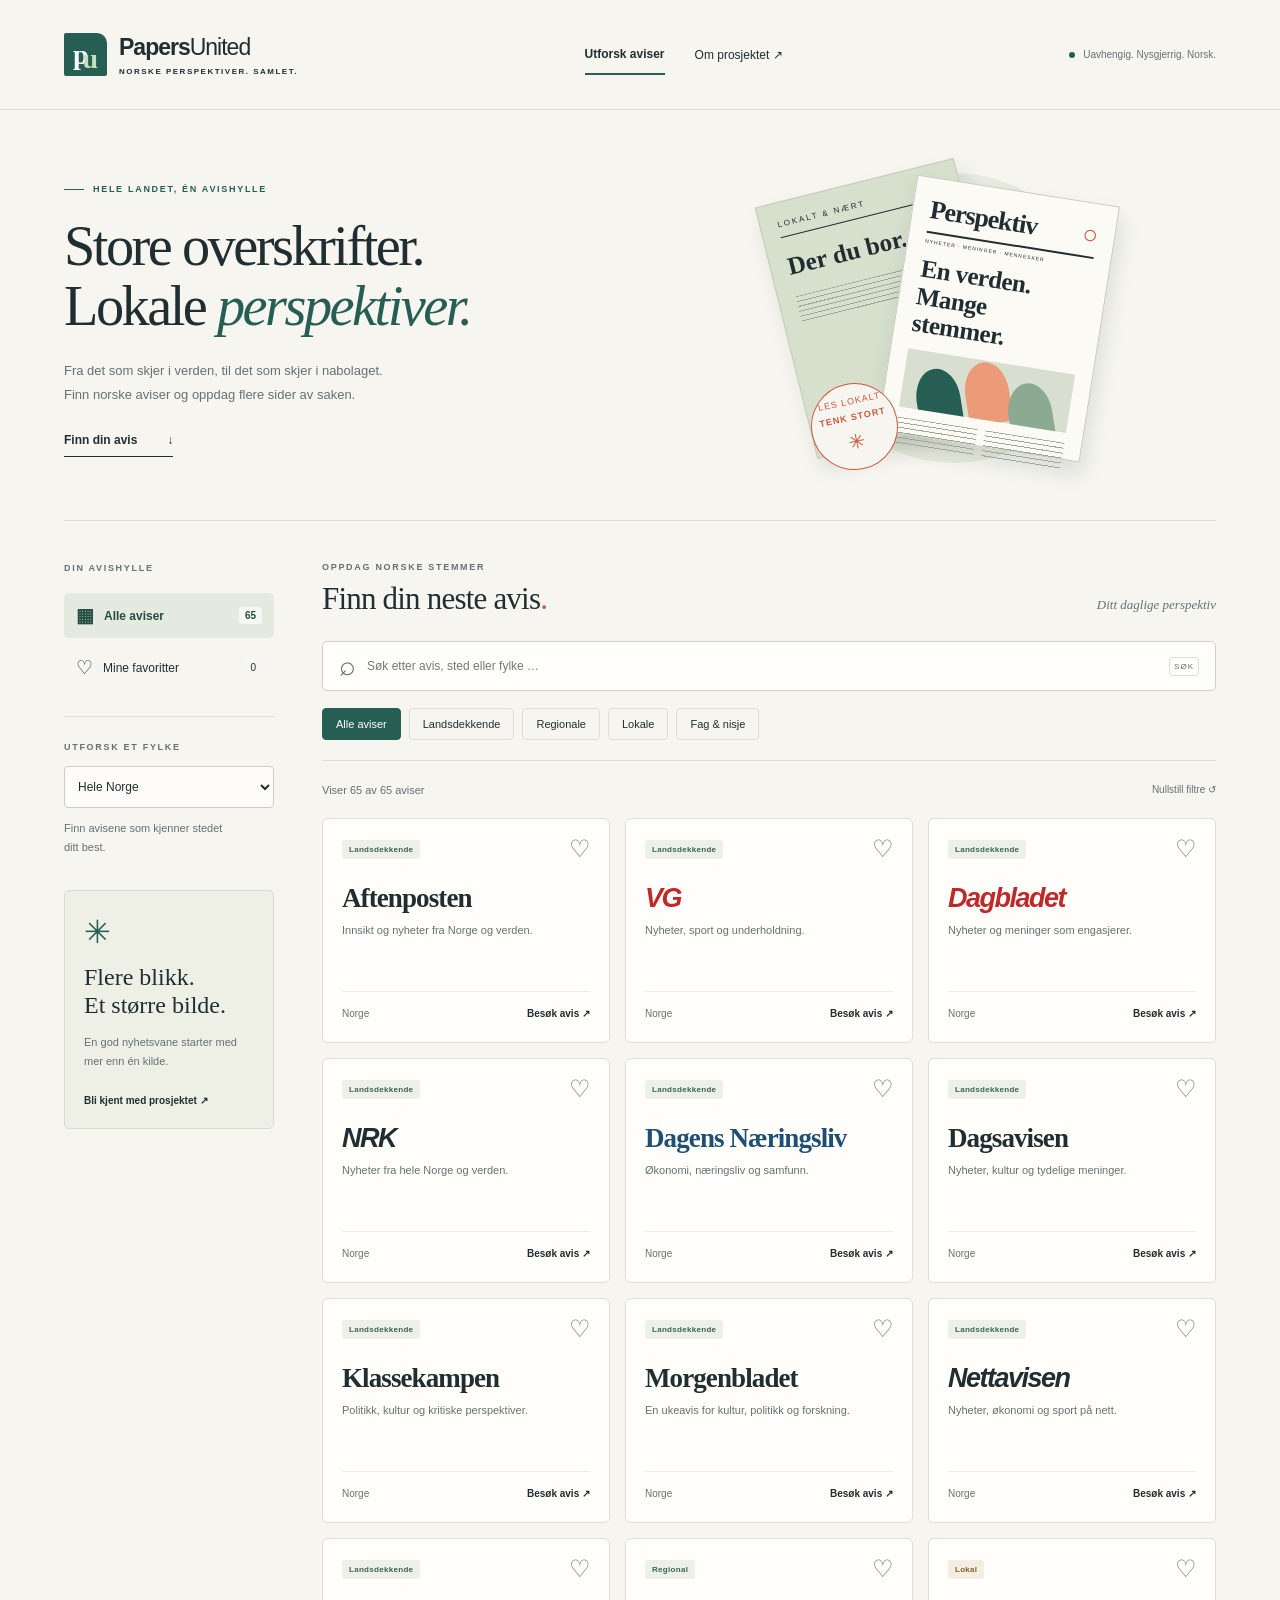
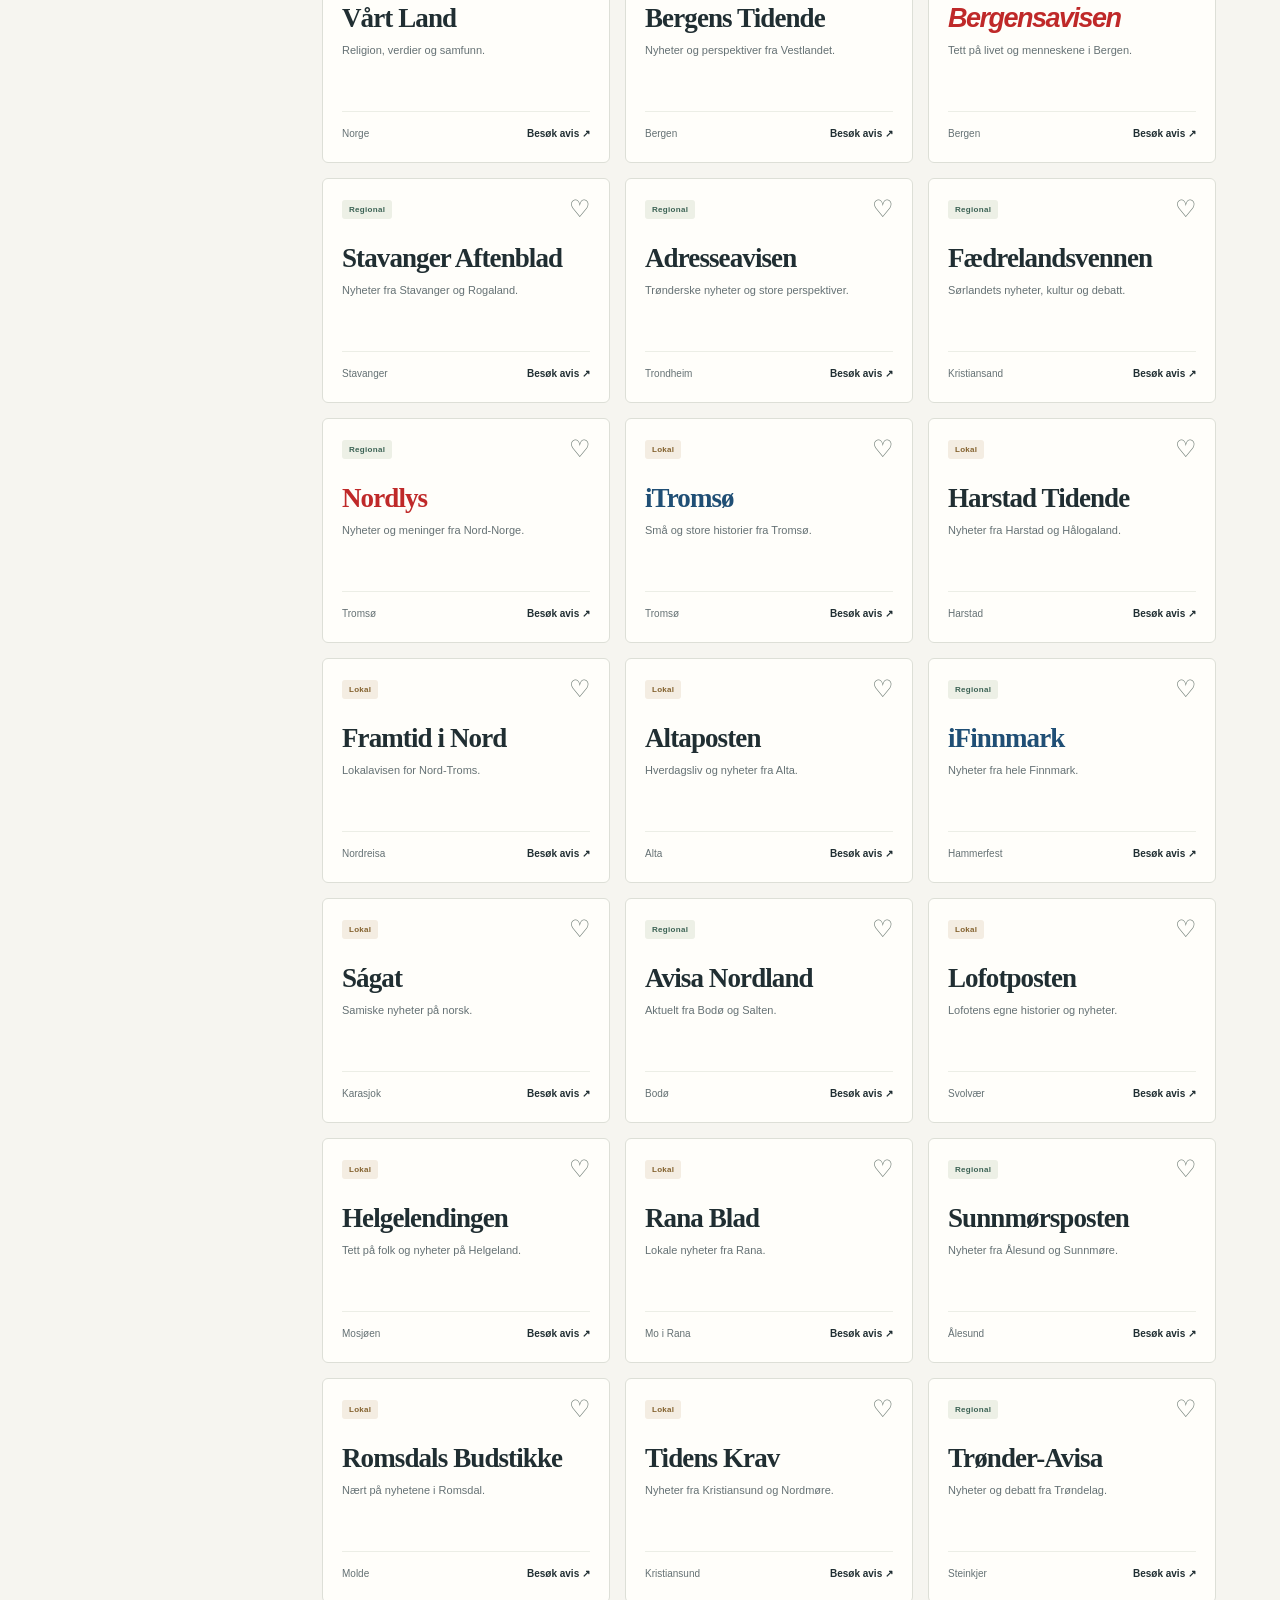
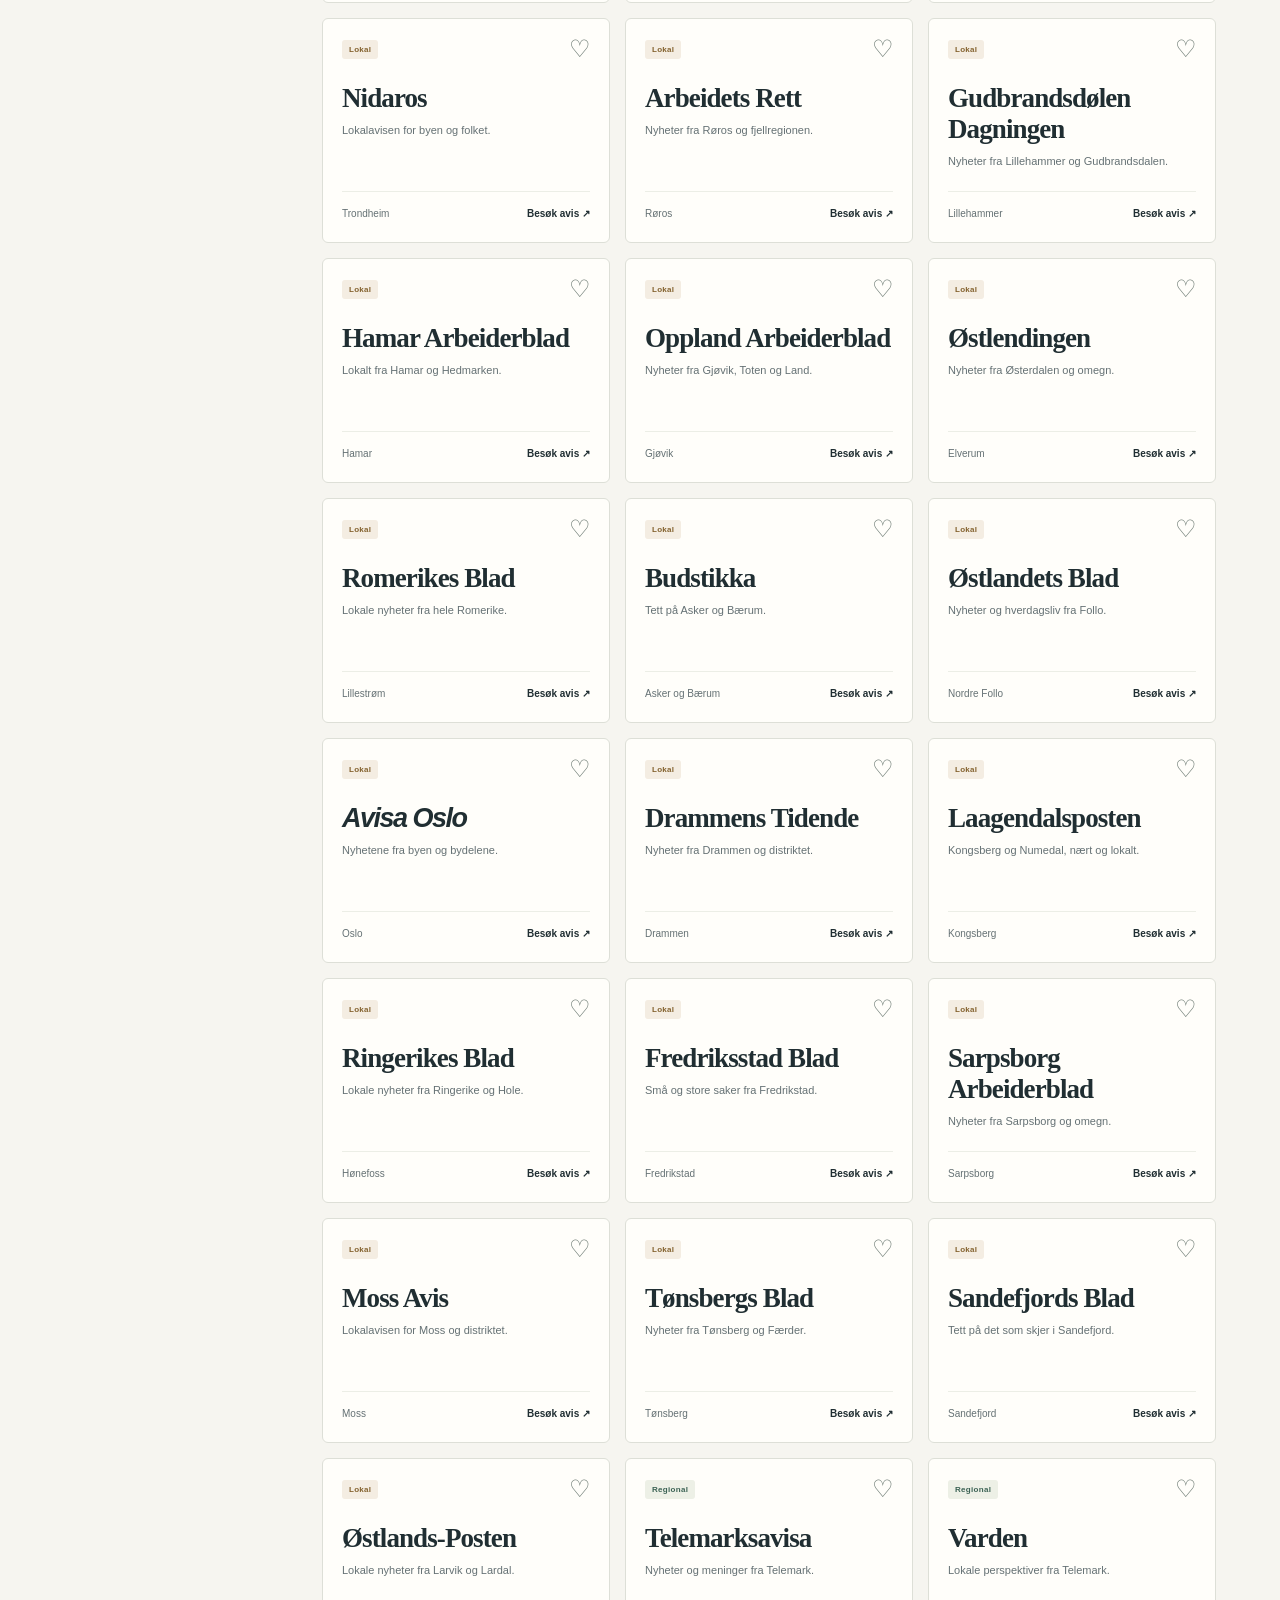
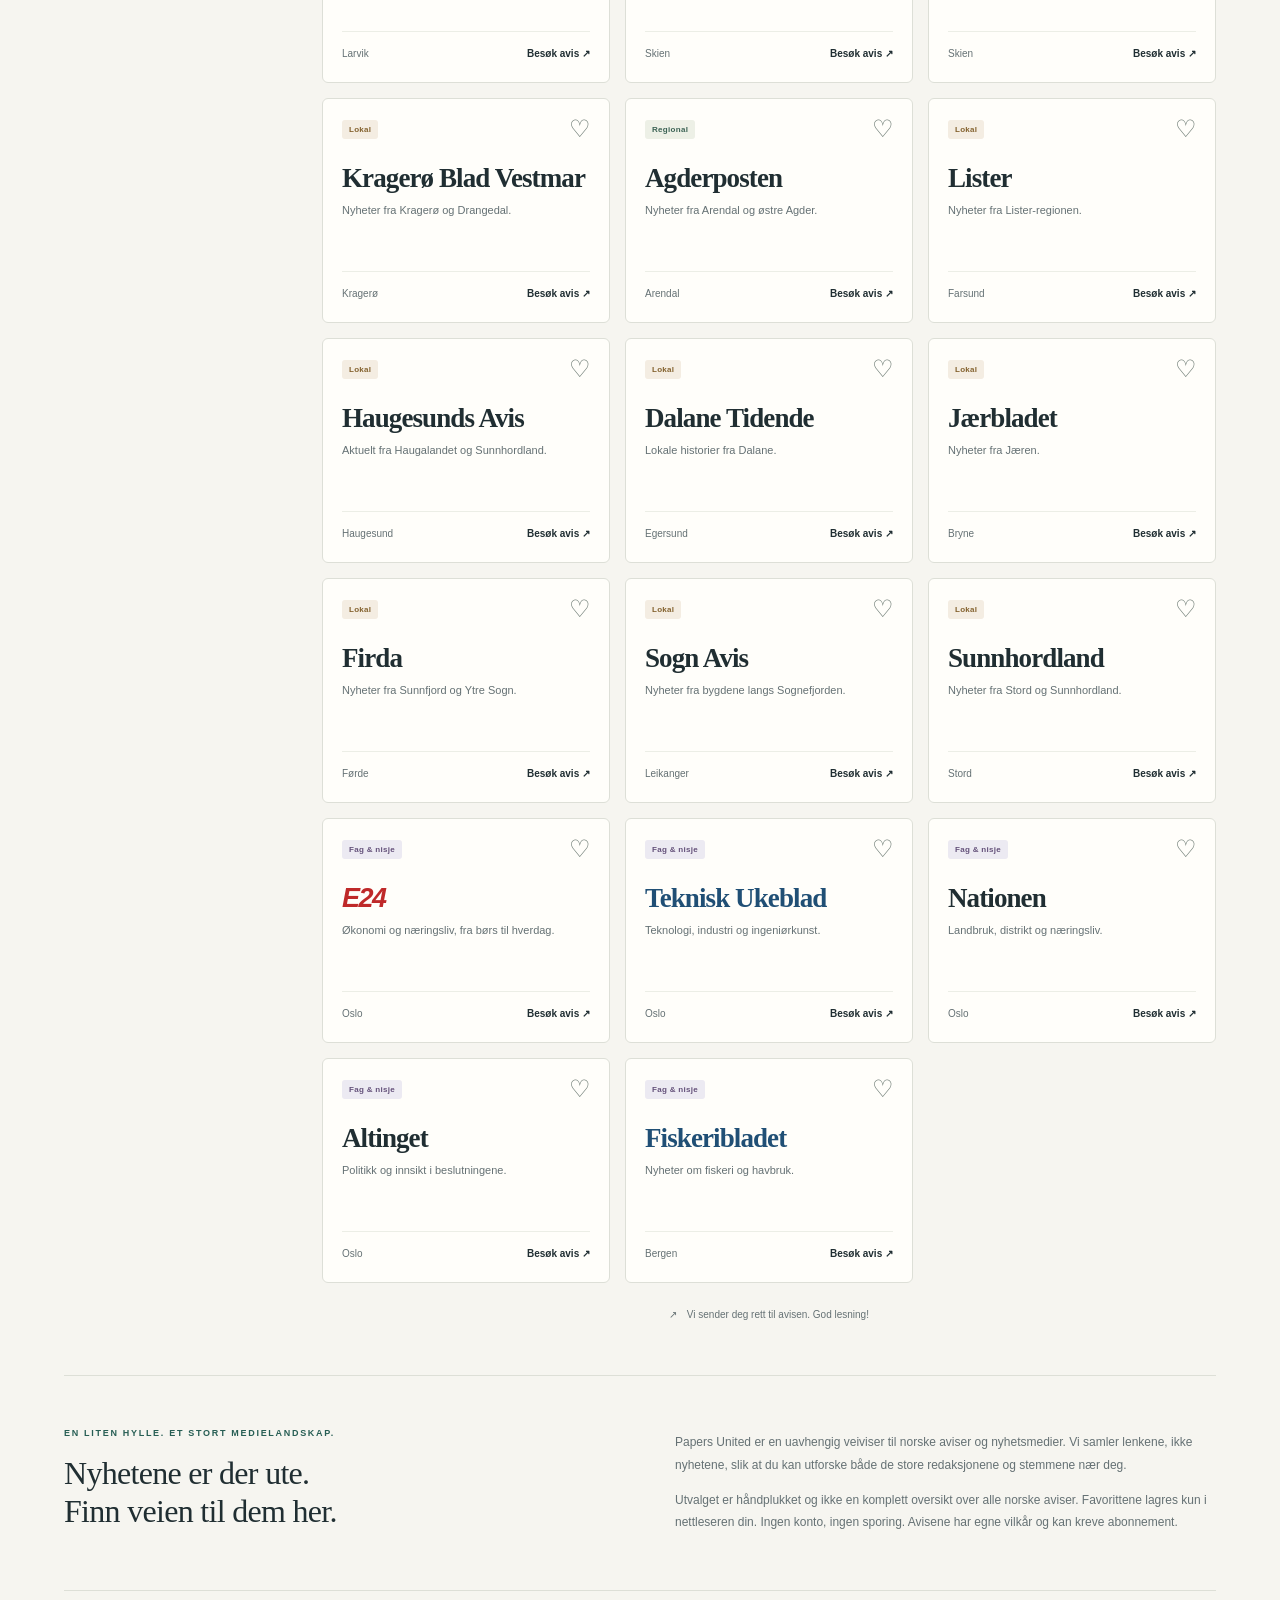
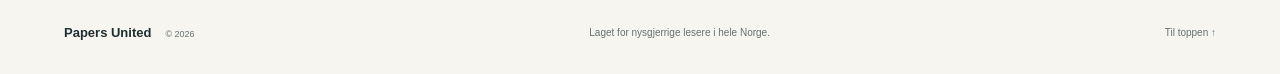
==== index.html @ e722c1dd "Build responsive Norwegian newspaper directory with search and favorites Co-authored-by: martin-spok" ====
<!doctype html>
<html lang="nb">
  <head>
    <meta charset="utf-8">
    <meta name="viewport" content="width=device-width, initial-scale=1">
    <meta name="description" content="Finn din neste leseopplevelse. Utforsk norske aviser fra hele landet, og samle favorittene dine på ett sted.">
    <meta name="referrer" content="no-referrer">
    <meta http-equiv="Content-Security-Policy" content="default-src 'none'; script-src 'self'; style-src 'self'; connect-src 'none'; img-src 'self'; base-uri 'none'; form-action 'none'; object-src 'none'">
    <meta name="theme-color" content="#f6f5f0">
    <link rel="stylesheet" href="style.css">
    <script src="app.js" defer></script>
    <title>Papers United — Hele Norges avishylle</title>
  </head>
  <body>
    <a class="skip-link" href="#main">Hopp til innhold</a>
    <header class="site-header">
      <a class="brand" href="./" aria-label="Papers United, hjem">
        <span class="brand-mark" aria-hidden="true">p<span>u</span></span>
        <span>Papers<span class="brand-light">United</span><small>NORSKE PERSPEKTIVER. SAMLET.</small></span>
      </a>
      <nav aria-label="Hovedmeny">
        <a class="nav-active" href="#aviser">Utforsk aviser</a>
        <a href="#om">Om prosjektet <span aria-hidden="true">↗</span></a>
      </nav>
      <span class="header-note"><span class="status-dot"></span> Uavhengig. Nysgjerrig. Norsk.</span>
    </header>

    <main id="main">
      <section class="hero" aria-labelledby="hero-heading">
        <div class="hero-copy">
          <p class="eyebrow"><span></span> HELE LANDET, ÉN AVISHYLLE</p>
          <h1 id="hero-heading">Store overskrifter.<br>Lokale <em>perspektiver.</em></h1>
          <p class="hero-description">Fra det som skjer i verden, til det som skjer i nabolaget.<br class="desktop-break"> Finn norske aviser og oppdag flere sider av saken.</p>
          <a class="hero-link" href="#aviser">Finn din avis <span aria-hidden="true">↓</span></a>
        </div>
        <div class="hero-art" aria-hidden="true">
          <div class="art-orbit"></div>
          <div class="paper paper-back"><span>LOKALT & NÆRT</span><strong>Der du bor.</strong><div class="paper-lines"></div></div>
          <div class="paper paper-front">
            <div class="paper-masthead">Perspektiv<span>○</span></div>
            <div class="paper-edition">NYHETER · MENINGER · MENNESKER</div>
            <strong>En verden.<br>Mange stemmer.</strong>
            <div class="paper-graphic"><span></span><span></span><span></span></div>
            <div class="paper-columns"><div class="paper-lines"></div><div class="paper-lines"></div></div>
          </div>
          <span class="art-stamp">LES LOKALT<br><b>TENK STORT</b><span>✳</span></span>
        </div>
      </section>

      <div class="directory" id="aviser">
        <aside class="sidebar" aria-label="Filtrer aviser">
          <p class="eyebrow sidebar-heading">DIN AVISHYLLE</p>
          <div class="collection-buttons">
            <button class="collection-button active" id="all-papers" type="button" aria-pressed="true"><span aria-hidden="true">▦</span> Alle aviser <span class="count" id="total-count">0</span></button>
            <button class="collection-button" id="favorites" type="button" aria-pressed="false"><span aria-hidden="true">♡</span> Mine favoritter <span class="count" id="favorite-count">0</span></button>
          </div>
          <div class="county-filter">
            <label class="eyebrow" for="county">UTFORSK ET FYLKE</label>
            <select id="county"><option value="">Hele Norge</option></select>
            <p>Finn avisene som kjenner stedet ditt best.</p>
          </div>
          <div class="sidebar-note"><span aria-hidden="true">✳</span><h2>Flere blikk.<br>Et større bilde.</h2><p>En god nyhetsvane starter med mer enn én kilde.</p><a href="#om">Bli kjent med prosjektet <span aria-hidden="true">↗</span></a></div>
        </aside>

        <section class="results" aria-labelledby="directory-heading">
          <div class="directory-heading"><div><p class="eyebrow">OPPDAG NORSKE STEMMER</p><h2 id="directory-heading">Finn din neste avis<span>.</span></h2></div><span class="directory-label">Ditt daglige perspektiv</span></div>
          <div class="search-box"><span aria-hidden="true">⌕</span><label class="sr-only" for="search">Søk etter avis, sted eller fylke</label><input id="search" type="search" placeholder="Søk etter avis, sted eller fylke …" autocomplete="off"><kbd aria-hidden="true">SØK</kbd></div>
          <div class="category-filters" role="group" aria-label="Velg avistype">
            <button type="button" class="category active" data-category="all" aria-pressed="true">Alle aviser</button>
            <button type="button" class="category" data-category="national" aria-pressed="false">Landsdekkende</button>
            <button type="button" class="category" data-category="regional" aria-pressed="false">Regionale</button>
            <button type="button" class="category" data-category="local" aria-pressed="false">Lokale</button>
            <button type="button" class="category" data-category="specialist" aria-pressed="false">Fag & nisje</button>
          </div>
          <div class="results-bar"><p id="results-count" role="status" aria-live="polite"></p><button type="button" id="reset">Nullstill filtre <span aria-hidden="true">↺</span></button></div>
          <p class="sr-only" id="link-note">Avislenker åpnes i en ny fane. Enkelte artikler kan kreve abonnement.</p>
          <div class="newspaper-grid" id="newspapers" aria-describedby="link-note"></div>
          <div class="empty-state" id="empty-state" hidden><span aria-hidden="true">⌕</span><h3>Ingen aviser her ennå</h3><p id="empty-message"></p><button class="empty-reset" type="button" id="empty-reset">Vis alle aviser</button></div>
          <p class="storage-note" id="storage-note" role="status" hidden>Nettleseren kan ikke lagre favoritter. De beholdes så lenge denne siden er åpen.</p>
          <noscript><p class="noscript">Slå på JavaScript for å søke og filtrere avishyllen. Du kan også besøke <a href="https://www.nrk.no" target="_blank" rel="noopener noreferrer">NRK</a>, <a href="https://www.vg.no" target="_blank" rel="noopener noreferrer">VG</a> eller <a href="https://www.aftenposten.no" target="_blank" rel="noopener noreferrer">Aftenposten</a> direkte.</p></noscript>
          <p class="directory-footnote"><span aria-hidden="true">↗</span> Vi sender deg rett til avisen. God lesning!</p>
        </section>
      </div>
      <section class="about" id="om"><div><p class="eyebrow">EN LITEN HYLLE. ET STORT MEDIELANDSKAP.</p><h2>Nyhetene er der ute.<br>Finn veien til dem her.</h2></div><div><p>Papers United er en uavhengig veiviser til norske aviser og nyhetsmedier. Vi samler lenkene, ikke nyhetene, slik at du kan utforske både de store redaksjonene og stemmene nær deg.</p><p>Utvalget er håndplukket og ikke en komplett oversikt over alle norske aviser. Favorittene lagres kun i nettleseren din. Ingen konto, ingen sporing. Avisene har egne vilkår og kan kreve abonnement.</p></div></section>
    </main>
    <footer><a class="footer-brand" href="./">Papers United<span>© 2026</span></a><p>Laget for nysgjerrige lesere i hele Norge.</p><a href="#main">Til toppen ↑</a></footer>
  </body>
</html>
---- style.css ----
:root {
  color-scheme: light;
  --ink: #202e32;
  --muted: #657174;
  --paper: #f6f5f0;
  --teal: #275e54;
  --line: #dddfd7;
  --accent: #cc593d;
}

* { box-sizing: border-box; }
html { scroll-behavior: smooth; scroll-padding-top: 24px; }
body { margin: 0; background: var(--paper); color: var(--ink); font-family: "Helvetica Neue", Arial, sans-serif; font-size: 14px; -webkit-font-smoothing: antialiased; }
a { color: inherit; text-decoration: none; }
button, input, select { font: inherit; }
button, select { cursor: pointer; }
button { color: inherit; }
button, a, input, select { -webkit-tap-highlight-color: transparent; }
:focus-visible { outline: 3px solid var(--accent); outline-offset: 5px; }
[hidden] { display: none !important; }
.sr-only { position: absolute; width: 1px; height: 1px; padding: 0; margin: -1px; overflow: hidden; clip-path: inset(50%); white-space: nowrap; border: 0; }
.skip-link { position: absolute; top: -80px; left: 16px; z-index: 10; padding: 12px; background: white; }
.skip-link:focus { top: 16px; }
.site-header { max-width: 1440px; margin: auto; min-height: 110px; padding: 24px 5%; display: flex; align-items: center; justify-content: space-between; gap: 30px; border-bottom: 1px solid var(--line); }
.brand { display: flex; align-items: center; gap: 12px; font-size: 23px; font-weight: 750; letter-spacing: -1px; }
.brand-light { font-weight: 400; }
.brand small { display: block; font-size: 8px; letter-spacing: 1.5px; font-weight: 600; margin-top: 6px; }
.brand-mark { display: flex; align-items: center; justify-content: center; width: 43px; height: 43px; background: var(--teal); color: #fff; font: bold 28px Georgia, serif; letter-spacing: -6px; padding-right: 6px; border-radius: 2px 10px 2px 2px; }
.brand-mark span { transform: translateY(4px); color: #c9ddbe; }
nav { display: flex; align-items: center; gap: 30px; font-size: 12px; }
nav a { padding: 12px 0; }
nav a:hover, footer a:hover { color: var(--teal); text-decoration: underline; }
.nav-active { font-weight: 700; border-bottom: 2px solid var(--teal); }
.header-note { color: var(--muted); font-size: 10px; display: flex; align-items: center; gap: 8px; }
.status-dot { background: var(--teal); border-radius: 50%; width: 6px; height: 6px; }
main, footer { max-width: 1296px; margin: auto; }
.hero { display: grid; grid-template-columns: 1.2fr 1fr; align-items: center; min-height: 410px; padding: 50px 0 48px; overflow: hidden; }
.eyebrow { font-size: 9px; font-weight: 700; letter-spacing: 1.7px; }
.hero .eyebrow { display: flex; align-items: center; gap: 9px; margin-bottom: 22px; color: var(--teal); }
.hero .eyebrow > span { width: 20px; height: 1px; background: var(--teal); }
h1 { font: 500 clamp(38px, 4.4vw, 62px)/1.07 Georgia, "Times New Roman", serif; letter-spacing: -2.5px; margin: 0 0 22px; }
h1 em { color: var(--teal); font-weight: 400; }
.hero-description { color: var(--muted); line-height: 1.85; font-size: 13px; }
.hero-link { display: inline-flex; align-items: center; gap: 30px; margin-top: 13px; font-size: 12px; font-weight: 700; border-bottom: 1px solid var(--ink); padding-bottom: 9px; }
.hero-link:hover { color: var(--teal); }
.hero-art { position: relative; height: 310px; width: 390px; justify-self: center; }
.art-orbit { position: absolute; width: 290px; height: 290px; border-radius: 50%; background: #e7eade; top: 12px; left: 50px; }
.paper { position: absolute; width: 205px; height: 259px; background: #fbfaf5; border: 1px solid #c8cabc; padding: 17px; box-shadow: 4px 12px 20px #263c3020; }
.paper-back { top: 18px; left: 24px; transform: rotate(-14deg); background: #d7dfcd; }
.paper-back > span { font-size: 8px; letter-spacing: 2px; border-bottom: 1px solid; padding-bottom: 8px; display: block; }
.paper-back > strong { display: block; font: bold 25px Georgia, serif; margin: 16px 0; }
.paper-front { top: 28px; left: 137px; transform: rotate(9deg); }
.paper-masthead { font: bold 26px Georgia, serif; letter-spacing: -1px; display: flex; justify-content: space-between; border-bottom: 2px solid var(--ink); padding-bottom: 6px; }
.paper-masthead span { color: var(--accent); }
.paper-edition { font-size: 5px; letter-spacing: 1px; padding: 5px 0 11px; }
.paper-front > strong { font: bold 25px/1.1 Georgia, serif; letter-spacing: -.5px; }
.paper-graphic { display: flex; height: 59px; margin-top: 12px; background: #d9dfd0; overflow: hidden; align-items: end; gap: 3px; padding: 0 16px; }
.paper-graphic span { width: 48px; height: 62px; border-radius: 50% 50% 0 0; background: var(--teal); transform: translateY(18px) rotate(-18deg); }
.paper-graphic span:nth-child(2) { background: #eb9b77; transform: translateY(4px) rotate(-18deg); }
.paper-graphic span:nth-child(3) { background: #8caa92; }
.paper-columns { display: flex; gap: 8px; margin-top: 10px; }
.paper-lines { height: 29px; width: 100%; background: repeating-linear-gradient(to bottom, #9fa99a 0, #9fa99a 1px, transparent 1px, transparent 5px); }
.art-stamp { position: absolute; bottom: 1px; left: 52px; width: 87px; height: 87px; display: flex; flex-direction: column; justify-content: center; align-items: center; border: 1px solid var(--accent); color: var(--accent); border-radius: 50%; background: var(--paper); transform: rotate(-12deg); font-size: 9px; letter-spacing: 1px; line-height: 1.7; }
.art-stamp > span { font-size: 20px; }
.directory { display: grid; grid-template-columns: 210px minmax(0, 1fr); gap: 48px; border-top: 1px solid var(--line); padding: 38px 0 55px; }
.sidebar-heading { color: var(--muted); margin: 4px 0 20px; }
.collection-buttons { display: grid; gap: 7px; }
.collection-button { display: flex; align-items: center; gap: 10px; padding: 13px 12px; width: 100%; background: none; border: 0; border-radius: 5px; text-align: left; font-size: 12px; }
.collection-button > span:first-child { font-size: 19px; line-height: 1; }
.collection-button.active { background: #e4eae0; color: #244e43; font-weight: 700; }
.collection-button:hover { background: #e9ece4; }
.count { margin-left: auto; background: #f6f7f2; font-size: 10px; padding: 3px 6px; border-radius: 3px; }
.county-filter { border-top: 1px solid var(--line); margin-top: 26px; padding-top: 25px; }
.county-filter label { display: block; color: var(--muted); margin-bottom: 14px; }
select { background: #fdfcf8; border: 1px solid #c9cfc4; border-radius: 4px; padding: 12px 9px; width: 100%; color: var(--ink); font-size: 12px; }
.county-filter p { font-size: 11px; line-height: 1.7; color: var(--muted); max-width: 160px; }
.sidebar-note { padding: 22px 19px; margin-top: 34px; border: 1px solid #d6ddcf; border-radius: 5px; background: #eef0e6; }
.sidebar-note > span { color: var(--teal); font-size: 32px; }
.sidebar-note h2 { font: 500 24px/1.15 Georgia, serif; margin: 13px 0; }
.sidebar-note p { font-size: 11px; line-height: 1.8; color: var(--muted); }
.sidebar-note a { display: block; font-size: 10px; font-weight: 700; margin-top: 23px; }
.directory-heading { display: flex; align-items: end; justify-content: space-between; gap: 15px; margin-bottom: 24px; }
.directory-heading .eyebrow { color: var(--muted); margin: 3px 0 9px; }
.directory-heading h2 { font: 500 31px Georgia, serif; letter-spacing: -.8px; margin: 0; }
.directory-heading h2 span { color: var(--accent); }
.directory-label { font: italic 13px Georgia, serif; color: var(--muted); padding-bottom: 4px; }
.search-box { display: flex; align-items: center; padding: 0 16px; background: #fffefa; border: 1px solid #cdd2c7; border-radius: 5px; gap: 11px; }
.search-box:focus-within { outline: 2px solid var(--teal); outline-offset: 2px; }
.search-box > span { font-size: 28px; color: var(--muted); }
.search-box input { width: 100%; min-width: 0; background: transparent; color: var(--ink); border: 0; outline: none; padding: 17px 0; font-size: 12px; }
.search-box input::placeholder { color: #717b78; }
.search-box kbd { font: 8px Arial, sans-serif; color: var(--muted); border: 1px solid var(--line); border-radius: 3px; padding: 4px; letter-spacing: 1px; }
.category-filters { display: flex; gap: 8px; flex-wrap: wrap; padding: 17px 0 20px; border-bottom: 1px solid var(--line); }
.category { border: 1px solid var(--line); border-radius: 4px; padding: 9px 13px; font-size: 11px; background: transparent; }
.category.active { background: var(--teal); color: white; border-color: var(--teal); }
.category:not(.active):hover { border-color: var(--teal); background: #e9eee4; }
.results-bar { display: flex; align-items: center; justify-content: space-between; min-height: 57px; gap: 10px; font-size: 11px; color: var(--muted); }
.results-bar strong { color: var(--ink); }
#reset { background: none; border: 0; padding: 9px 0 9px 9px; font-size: 10px; color: var(--muted); }
#reset:hover { color: var(--teal); text-decoration: underline; }
.newspaper-grid { display: grid; grid-template-columns: repeat(3, minmax(0, 1fr)); gap: 15px; }
.newspaper-card { position: relative; display: flex; flex-direction: column; padding: 19px; background: #fffefa; border: 1px solid var(--line); border-radius: 6px; transition: border-color .18s, box-shadow .18s; min-height: 225px; }
.newspaper-card:hover { border-color: #9cae9e; box-shadow: 0 5px 16px #263b3010; }
.card-top { display: flex; align-items: center; justify-content: space-between; gap: 6px; }
.badge { font-size: 8px; font-weight: 600; letter-spacing: .3px; border-radius: 3px; background: #edf0e6; color: #3b6254; padding: 5px 7px; }
.badge.local { background: #f4ede2; color: #82602c; }
.badge.specialist { background: #eceaf2; color: #635079; }
.favorite-button { background: none; border: 0; font: 24px/1 Georgia, serif; color: #68766f; min-width: 36px; min-height: 36px; margin: -7px -8px -7px 0; }
.favorite-button[aria-pressed="true"] { color: var(--accent); }
.favorite-button:hover { color: var(--accent); }
.newspaper-card h3 { font: bold 27px/1.15 Georgia, serif; letter-spacing: -.9px; margin: 23px 0 8px; overflow-wrap: anywhere; }
.newspaper-card h3 a::after { content: ""; position: absolute; inset: 49px 0 57px; }
.newspaper-card .wordmark-bold { font-family: Arial, sans-serif; font-weight: 900; font-style: italic; letter-spacing: -1.5px; }
.newspaper-card .wordmark-red { color: #bf2929; }
.newspaper-card .wordmark-blue { color: #204f75; }
.card-description { font-size: 11px; color: var(--muted); line-height: 1.6; margin: 0 0 18px; flex: 1; }
.card-bottom { display: flex; justify-content: space-between; align-items: center; border-top: 1px solid #eceee6; padding-top: 12px; gap: 6px; }
.location { font-size: 10px; color: var(--muted); }
.visit-link { position: relative; font-size: 10px; font-weight: 700; white-space: nowrap; padding: 4px 0; }
.visit-link:hover { color: var(--teal); text-decoration: underline; }
.directory-footnote { font-size: 10px; color: var(--muted); text-align: center; margin: 26px 0 0; }
.directory-footnote span { margin-right: 7px; }
.empty-state { text-align: center; border: 1px dashed #b9c4b7; padding: 50px 20px; border-radius: 6px; }
.empty-state > span { font-size: 40px; color: var(--teal); }
.empty-state h3 { font: 26px Georgia, serif; }
.empty-state p, .storage-note, .noscript { color: var(--muted); line-height: 1.7; }
.empty-reset { padding: 12px 20px; border: 0; background: var(--teal); color: white; border-radius: 4px; }
.about { border-top: 1px solid var(--line); padding: 43px 0; display: grid; grid-template-columns: 1fr 1fr; gap: 70px; }
.about .eyebrow { color: var(--teal); }
.about h2 { font: 500 32px/1.2 Georgia, serif; letter-spacing: -.7px; margin: 16px 0; }
.about p:not(.eyebrow) { font-size: 12px; line-height: 1.9; color: var(--muted); }
footer { display: flex; justify-content: space-between; align-items: center; gap: 20px; padding: 26px 0; border-top: 1px solid var(--line); font-size: 10px; color: var(--muted); }
.footer-brand { color: var(--ink); font-weight: bold; font-size: 13px; }
.footer-brand span { font-size: 9px; color: var(--muted); margin-left: 14px; font-weight: normal; }

@media (min-width: 1440px) {
  main, footer { max-width: 1296px; }
}
@media (max-width: 1439px) {
  main, footer { margin-left: 5%; margin-right: 5%; }
}
@media (max-width: 1050px) {
  .header-note { display: none; }
  .directory { grid-template-columns: 180px minmax(0, 1fr); gap: 28px; }
  .newspaper-grid { grid-template-columns: repeat(2, minmax(0, 1fr)); }
  .directory-label { display: none; }
  .hero-art { transform: scale(.85); transform-origin: center; width: 340px; }
}
@media (max-width: 700px) {
  .site-header { min-height: 85px; padding: 20px 5%; gap: 15px; }
  .brand { font-size: 20px; }
  .brand-mark { width: 35px; height: 38px; }
  .brand small { font-size: 6px; letter-spacing: 1px; }
  nav { gap: 15px; font-size: 10px; }
  nav a:first-child { display: none; }
  .hero { grid-template-columns: 1fr; min-height: auto; padding: 40px 0 32px; }
  h1 { font-size: 44px; letter-spacing: -1.7px; }
  .hero-art { display: none; }
  .hero-description { font-size: 12px; }
  .desktop-break { display: none; }
  .directory { grid-template-columns: 1fr; gap: 26px; padding-top: 24px; }
  .sidebar { display: grid; grid-template-columns: 1fr; gap: 15px; }
  .sidebar-heading, .sidebar-note, .county-filter p { display: none; }
  .collection-buttons { display: flex; gap: 8px; }
  .collection-button { width: 50%; font-size: 11px; border: 1px solid var(--line); }
  .county-filter { padding: 0; margin: 0; border: 0; display: flex; align-items: center; gap: 15px; }
  .county-filter label { margin: 0; flex: 0 0 auto; font-size: 8px; }
  select { width: 100%; }
  .directory-heading h2 { font-size: 30px; }
  .category-filters { gap: 6px; }
  .category { padding: 9px 10px; font-size: 10px; min-height: 36px; }
  .newspaper-grid { gap: 11px; }
  .newspaper-card { padding: 14px; min-height: 218px; }
  .newspaper-card h3 { font-size: 23px; }
  .card-bottom { align-items: start; flex-direction: column; gap: 8px; }
  .newspaper-card h3 a::after { bottom: 80px; }
  .badge { font-size: 7px; }
  .about { grid-template-columns: 1fr; gap: 10px; padding: 30px 0; }
  footer { flex-wrap: wrap; }
  footer p { order: 3; width: 100%; margin: 0; }
}
@media (max-width: 360px) {
  h1 { font-size: 37px; }
  .newspaper-grid { grid-template-columns: 1fr; }
}
@media (prefers-reduced-motion: reduce) {
  html { scroll-behavior: auto; }
  * { transition: none !important; }
}
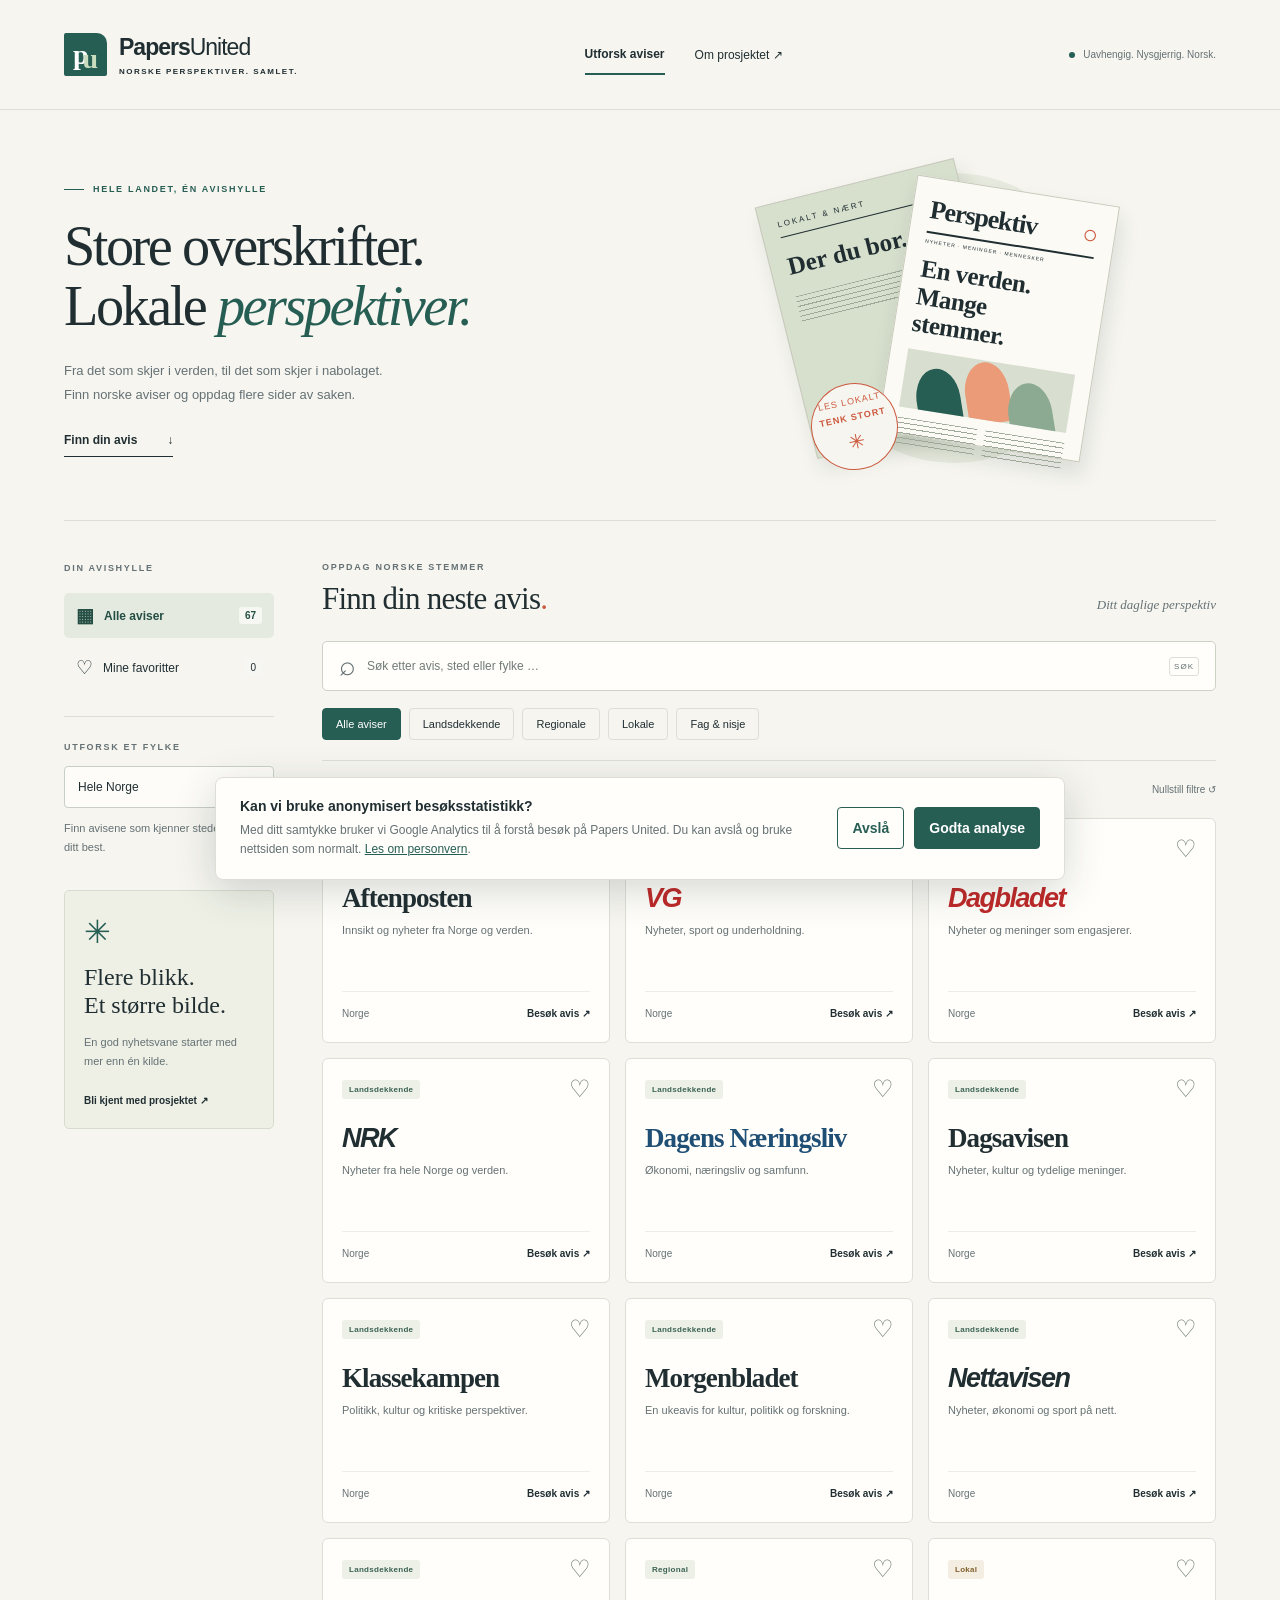
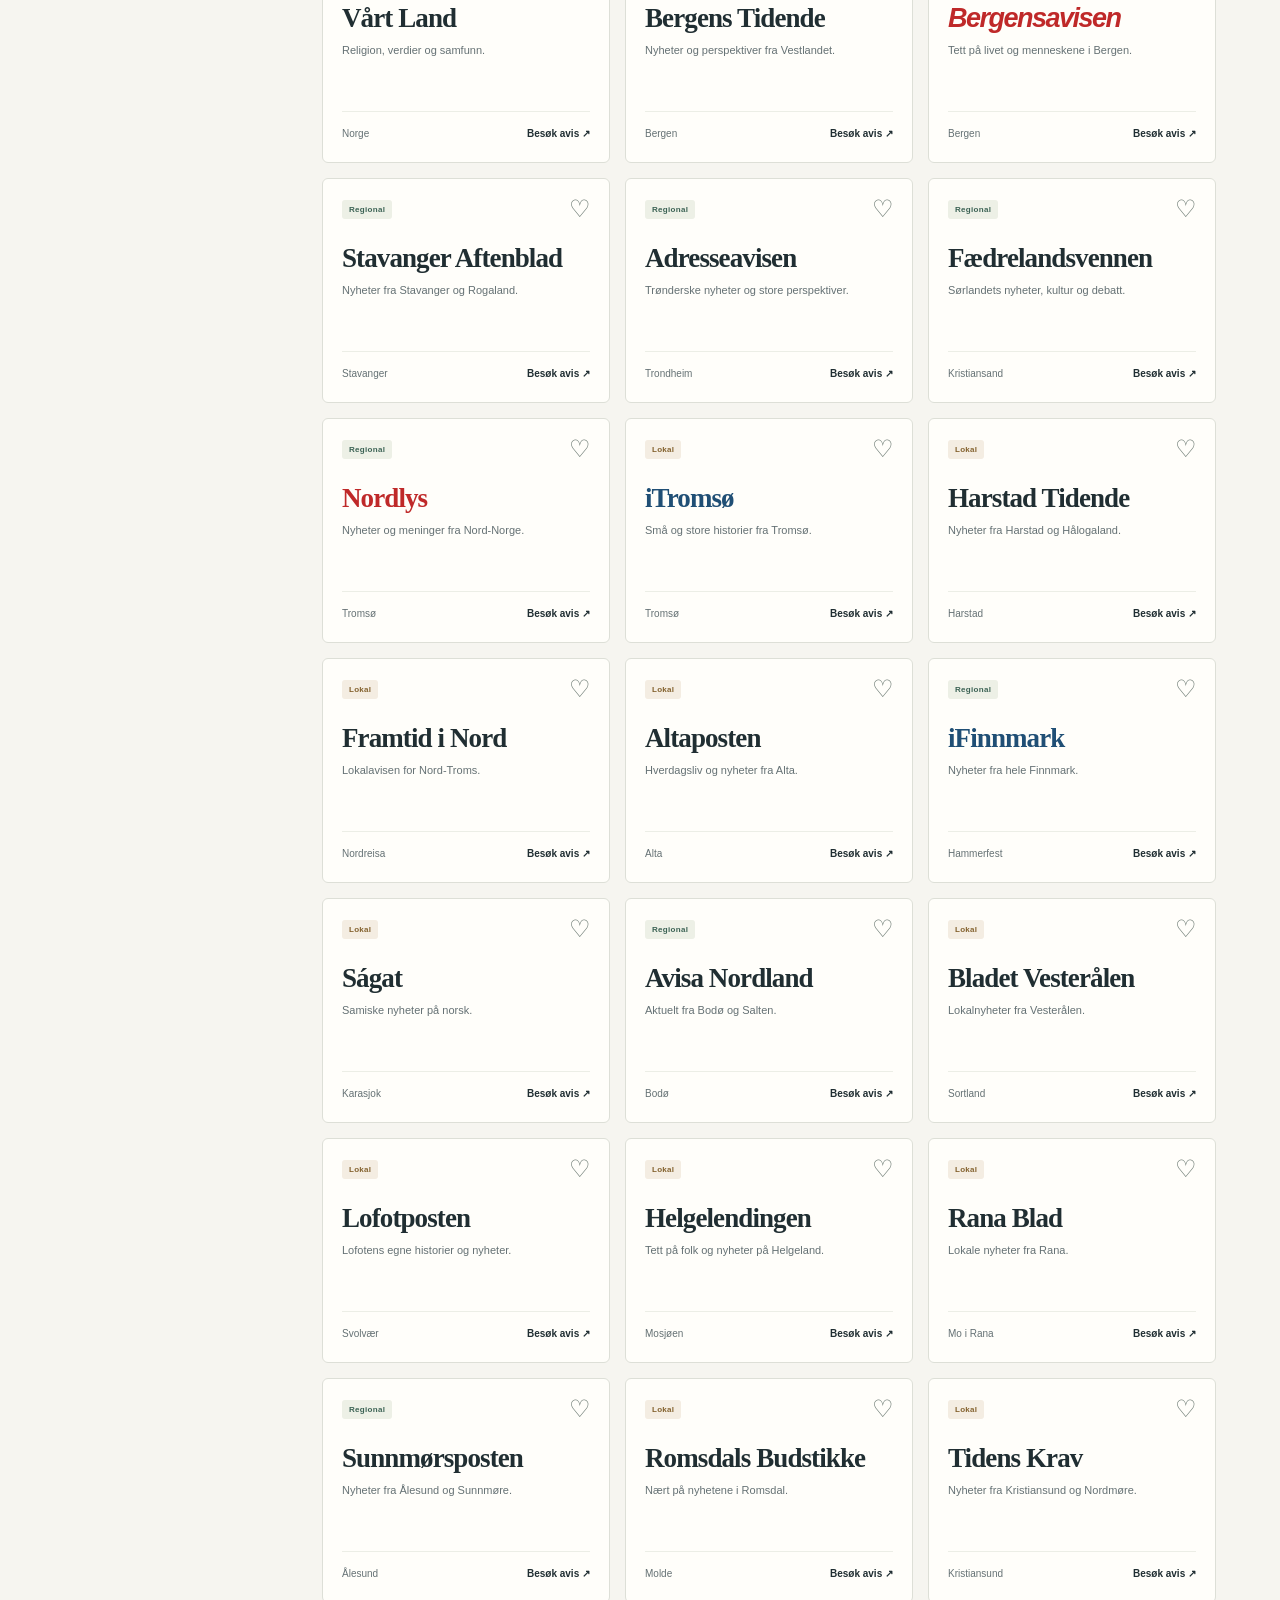
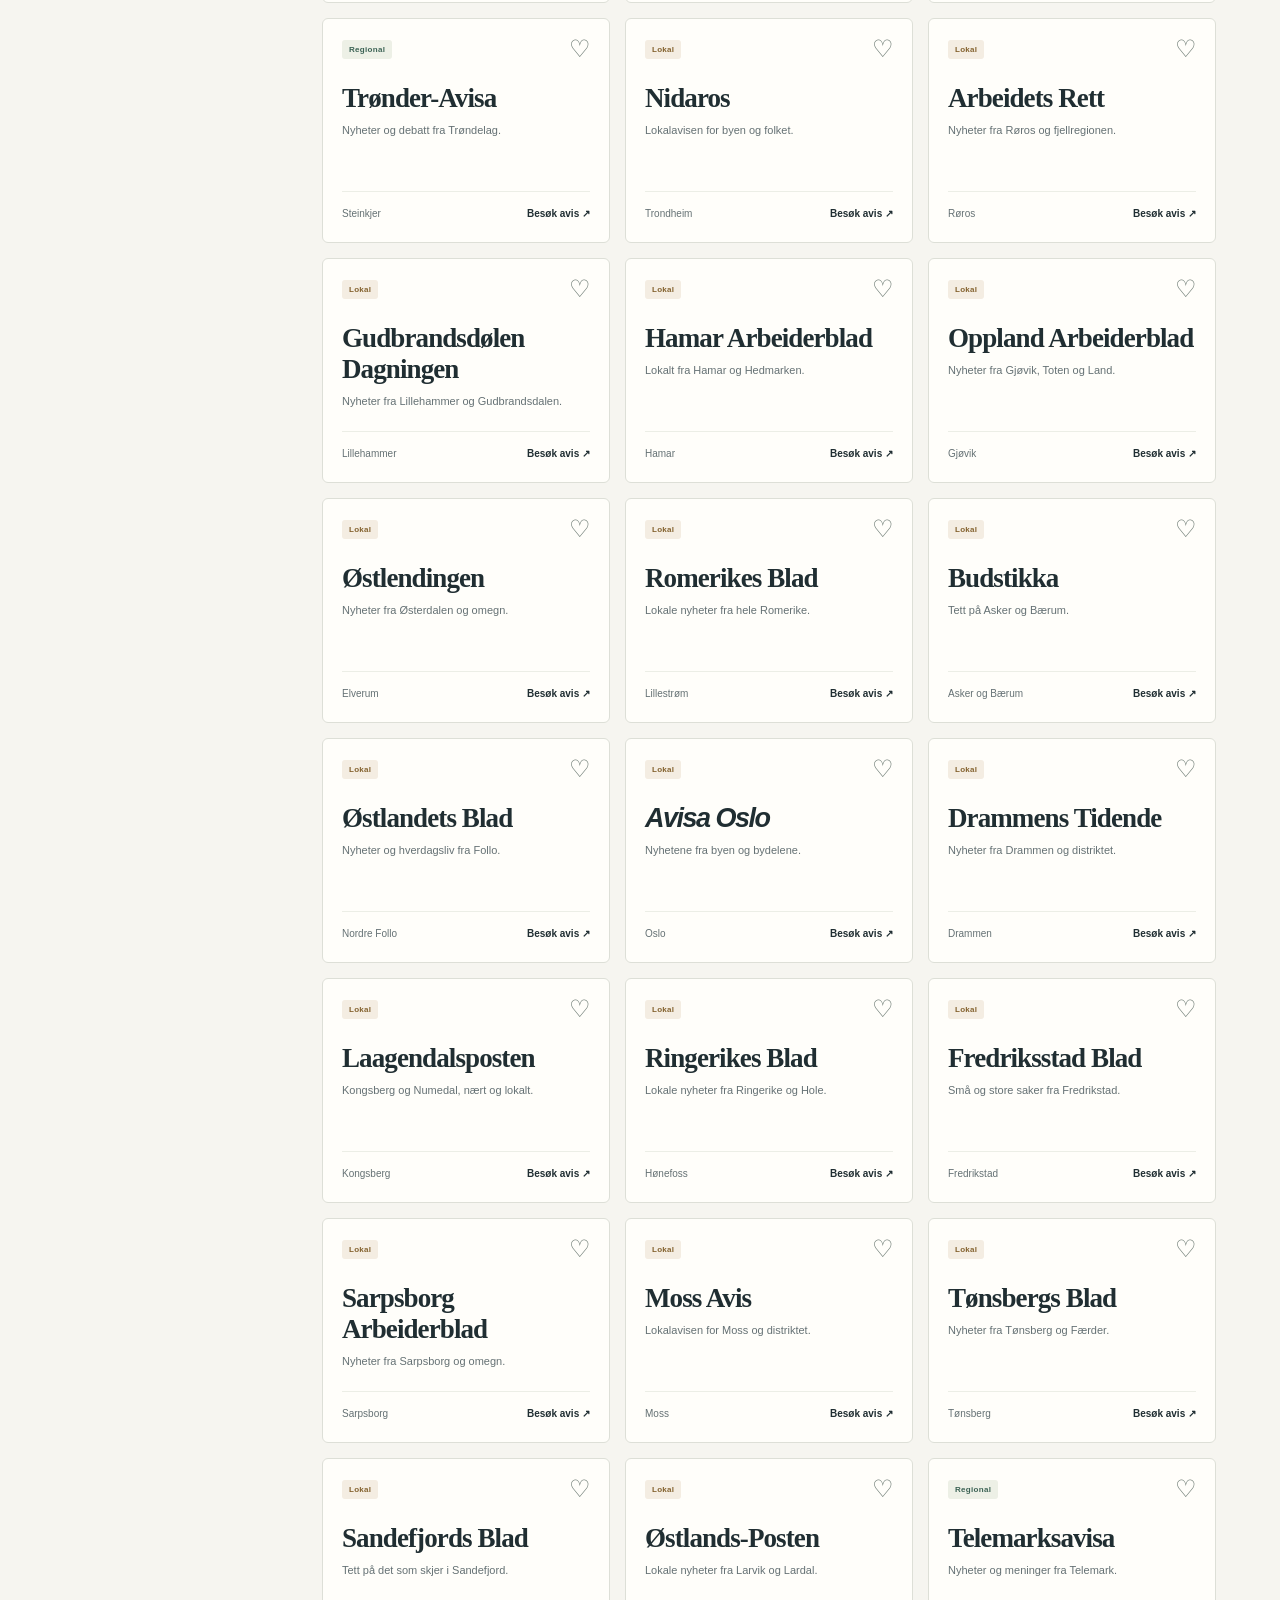
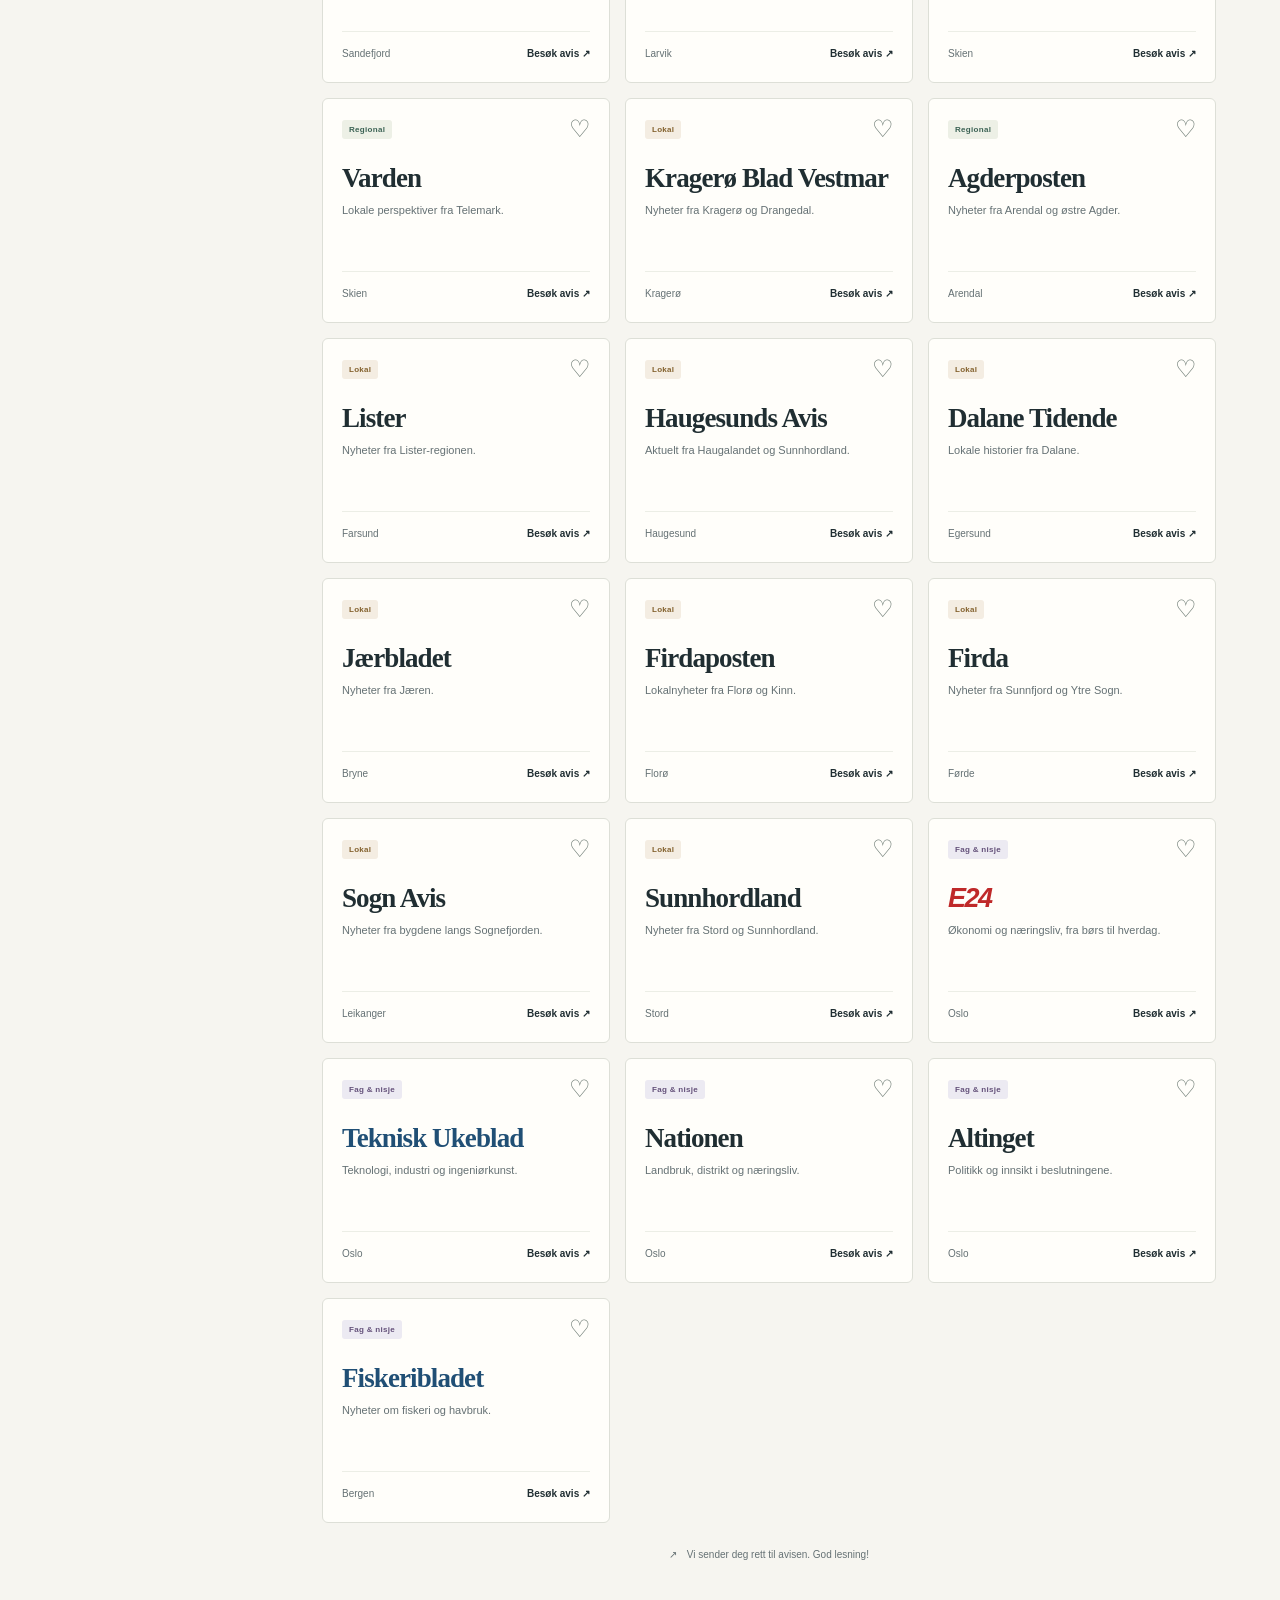
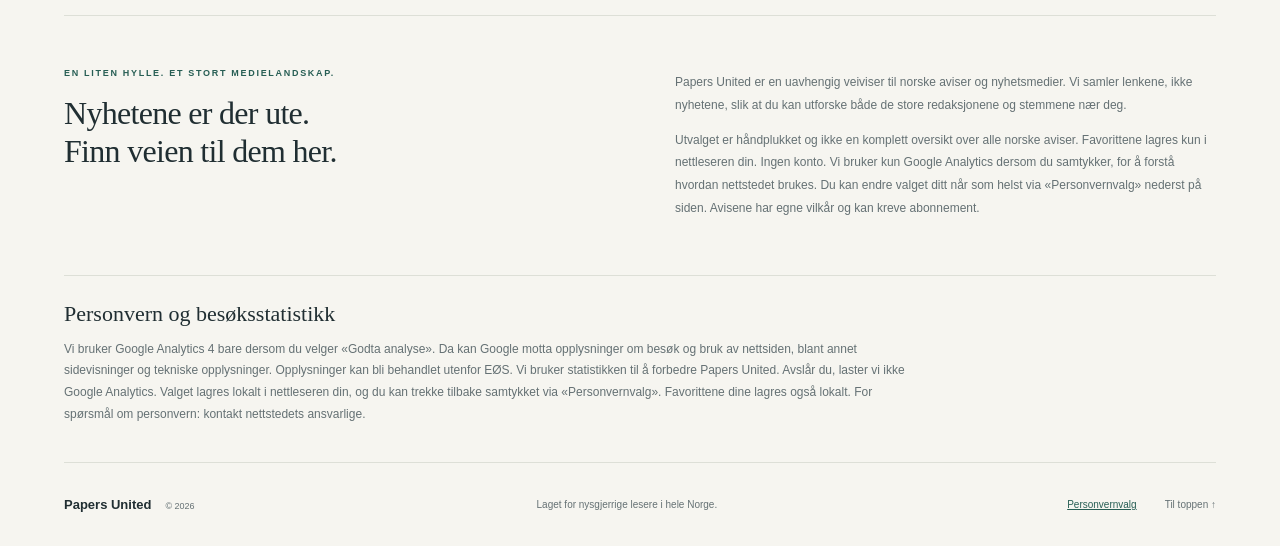
==== commit c590da0a: "add analytics and papers" ====
--- a/index.html
+++ b/index.html
@@ -5,7 +5,7 @@
     <meta name="viewport" content="width=device-width, initial-scale=1">
     <meta name="description" content="Finn din neste leseopplevelse. Utforsk norske aviser fra hele landet, og samle favorittene dine på ett sted.">
     <meta name="referrer" content="no-referrer">
-    <meta http-equiv="Content-Security-Policy" content="default-src 'none'; script-src 'self'; style-src 'self'; connect-src 'none'; img-src 'self'; base-uri 'none'; form-action 'none'; object-src 'none'">
+    <meta http-equiv="Content-Security-Policy" content="default-src 'none'; script-src 'self' https://www.googletagmanager.com; style-src 'self'; connect-src https://www.google-analytics.com https://*.google-analytics.com https://*.analytics.google.com; img-src 'self' https://www.google-analytics.com https://*.google-analytics.com; base-uri 'none'; form-action 'none'; object-src 'none'">
     <meta name="theme-color" content="#f6f5f0">
     <link rel="stylesheet" href="style.css">
     <script src="app.js" defer></script>
@@ -81,8 +81,10 @@
           <p class="directory-footnote"><span aria-hidden="true">↗</span> Vi sender deg rett til avisen. God lesning!</p>
         </section>
       </div>
-      <section class="about" id="om"><div><p class="eyebrow">EN LITEN HYLLE. ET STORT MEDIELANDSKAP.</p><h2>Nyhetene er der ute.<br>Finn veien til dem her.</h2></div><div><p>Papers United er en uavhengig veiviser til norske aviser og nyhetsmedier. Vi samler lenkene, ikke nyhetene, slik at du kan utforske både de store redaksjonene og stemmene nær deg.</p><p>Utvalget er håndplukket og ikke en komplett oversikt over alle norske aviser. Favorittene lagres kun i nettleseren din. Ingen konto, ingen sporing. Avisene har egne vilkår og kan kreve abonnement.</p></div></section>
+      <section class="about" id="om"><div><p class="eyebrow">EN LITEN HYLLE. ET STORT MEDIELANDSKAP.</p><h2>Nyhetene er der ute.<br>Finn veien til dem her.</h2></div><div><p>Papers United er en uavhengig veiviser til norske aviser og nyhetsmedier. Vi samler lenkene, ikke nyhetene, slik at du kan utforske både de store redaksjonene og stemmene nær deg.</p><p>Utvalget er håndplukket og ikke en komplett oversikt over alle norske aviser. Favorittene lagres kun i nettleseren din. Ingen konto. Vi bruker kun Google Analytics dersom du samtykker, for å forstå hvordan nettstedet brukes. Du kan endre valget ditt når som helst via «Personvernvalg» nederst på siden. Avisene har egne vilkår og kan kreve abonnement.</p></div></section>
     </main>
-    <footer><a class="footer-brand" href="./">Papers United<span>© 2026</span></a><p>Laget for nysgjerrige lesere i hele Norge.</p><a href="#main">Til toppen ↑</a></footer>
+    <section class="privacy-information" id="personvern" aria-labelledby="privacy-title"><h2 id="privacy-title">Personvern og besøksstatistikk</h2><p>Vi bruker Google Analytics 4 bare dersom du velger «Godta analyse». Da kan Google motta opplysninger om besøk og bruk av nettsiden, blant annet sidevisninger og tekniske opplysninger. Opplysninger kan bli behandlet utenfor EØS. Vi bruker statistikken til å forbedre Papers United. Avslår du, laster vi ikke Google Analytics. Valget lagres lokalt i nettleseren din, og du kan trekke tilbake samtykket via «Personvernvalg». Favorittene dine lagres også lokalt. For spørsmål om personvern: kontakt nettstedets ansvarlige.</p></section>
+    <div class="consent-banner" id="consent-banner" role="region" aria-label="Valg for besøksstatistikk" hidden><div><strong>Kan vi bruke anonymisert besøksstatistikk?</strong><p>Med ditt samtykke bruker vi Google Analytics til å forstå besøk på Papers United. Du kan avslå og bruke nettsiden som normalt. <a href="#personvern">Les om personvern</a>.</p></div><div class="consent-actions"><button id="consent-decline" type="button">Avslå</button><button id="consent-accept" type="button">Godta analyse</button></div></div>
+    <footer><a class="footer-brand" href="./">Papers United<span>© 2026</span></a><p>Laget for nysgjerrige lesere i hele Norge.</p><div class="footer-actions"><button type="button" id="privacy-settings">Personvernvalg</button><a href="#main">Til toppen ↑</a></div></footer>
   </body>
 </html>
--- a/style.css
+++ b/style.css
@@ -187,3 +187,20 @@
   html { scroll-behavior: auto; }
   * { transition: none !important; }
 }
+
+
+/* Privacy notice and consent controls */
+.privacy-information { max-width: 1296px; margin: 0 auto; border-top: 1px solid var(--line); padding: 25px 0; }
+.privacy-information h2 { font: 500 22px Georgia, serif; margin: 0 0 10px; }
+.privacy-information p { max-width: 850px; color: var(--muted); font-size: 12px; line-height: 1.8; }
+.footer-actions { display: flex; gap: 20px; align-items: center; }
+.footer-actions button { background: transparent; border: 0; color: var(--teal); padding: 8px; text-decoration: underline; }
+.consent-banner { position: fixed; z-index: 100; left: 20px; right: 20px; bottom: 20px; max-width: 850px; margin: 0 auto; display: flex; align-items: center; justify-content: space-between; gap: 20px; padding: 20px 24px; background: #fffefa; border: 1px solid var(--line); border-radius: 8px; box-shadow: 0 10px 40px #202e3230; }
+.consent-banner strong { font-size: 14px; }
+.consent-banner p { margin: 7px 0 0; color: var(--muted); font-size: 12px; line-height: 1.6; }
+.consent-banner a { color: var(--teal); text-decoration: underline; }
+.consent-actions { display: flex; gap: 10px; flex-shrink: 0; }
+.consent-actions button { min-height: 42px; padding: 10px 14px; border-radius: 4px; border: 1px solid var(--teal); background: transparent; color: var(--teal); font-weight: 700; }
+.consent-actions #consent-accept { background: var(--teal); color: white; }
+@media (max-width: 1439px) { .privacy-information { margin-left: 5%; margin-right: 5%; } }
+@media (max-width: 700px) { .consent-banner { flex-direction: column; align-items: stretch; left: 10px; right: 10px; bottom: 10px; padding: 16px; } .consent-actions button { flex: 1; } .privacy-information { padding: 22px 0; } }
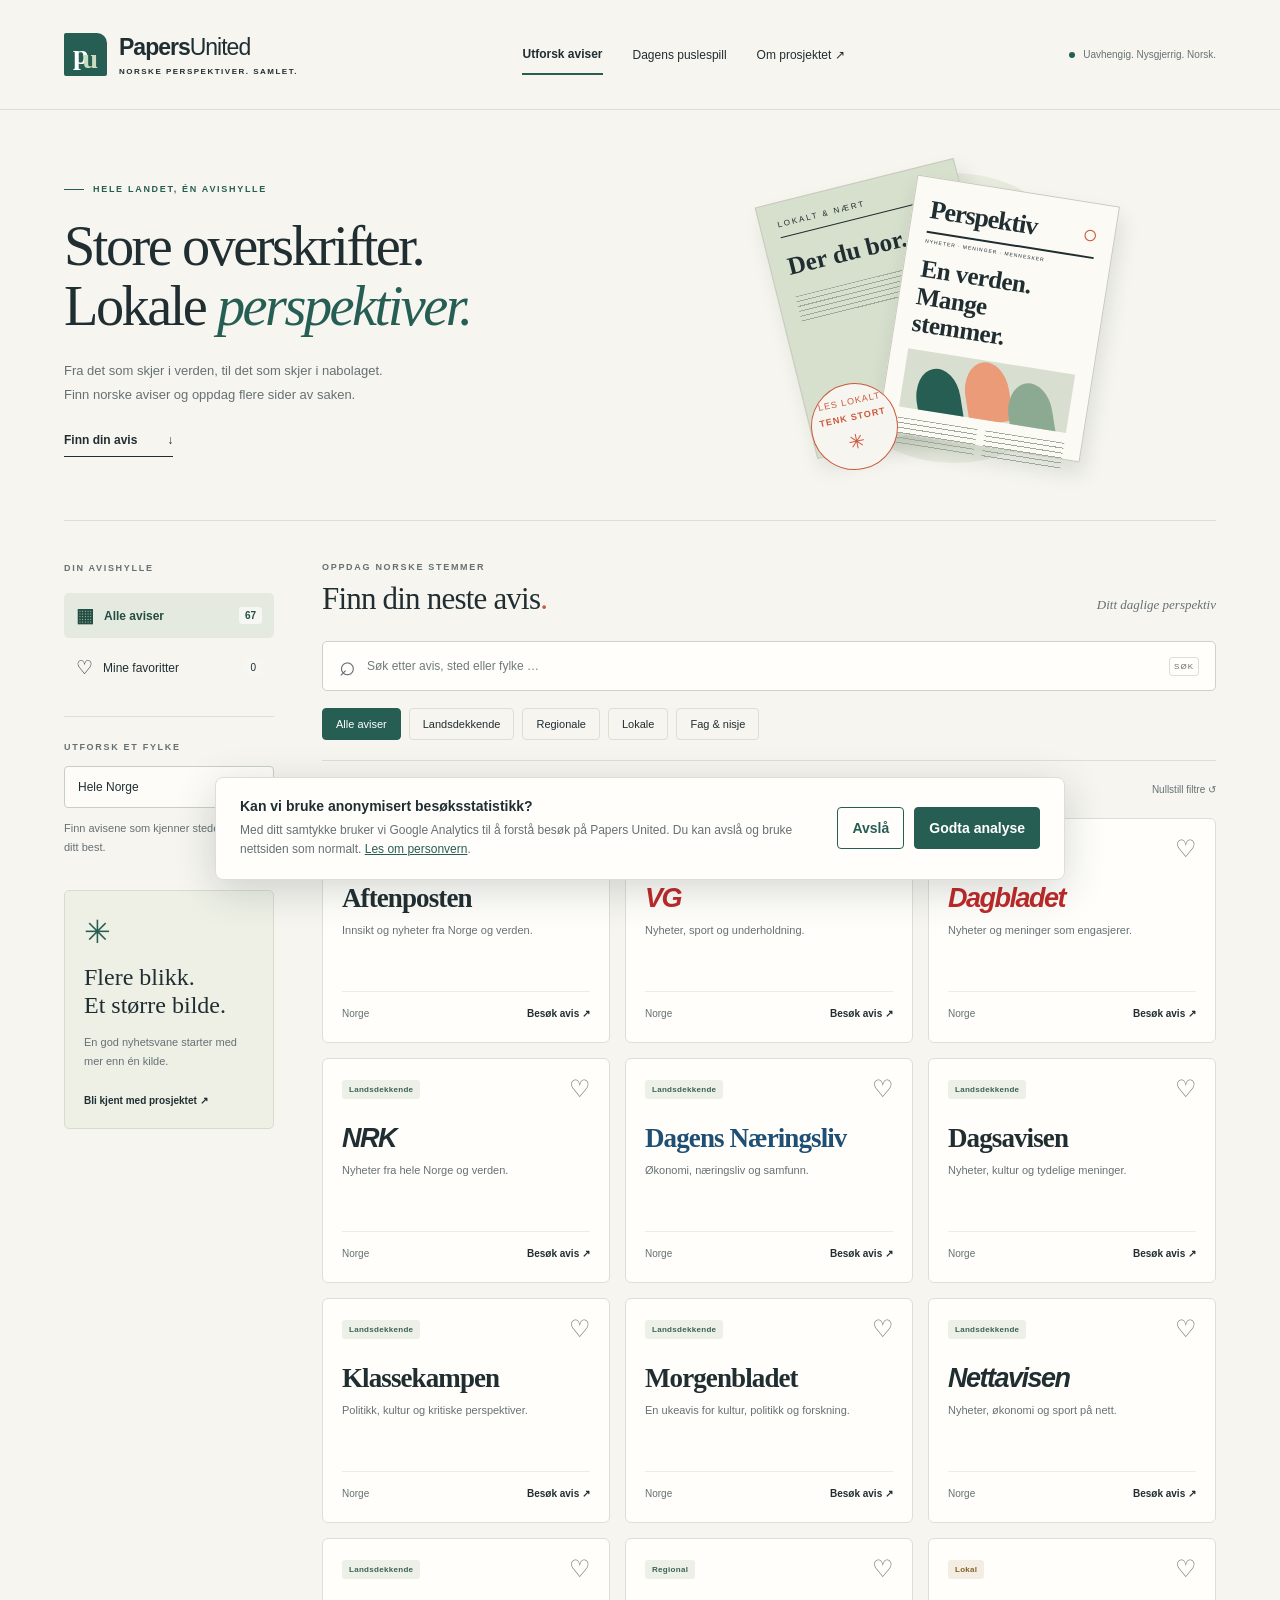
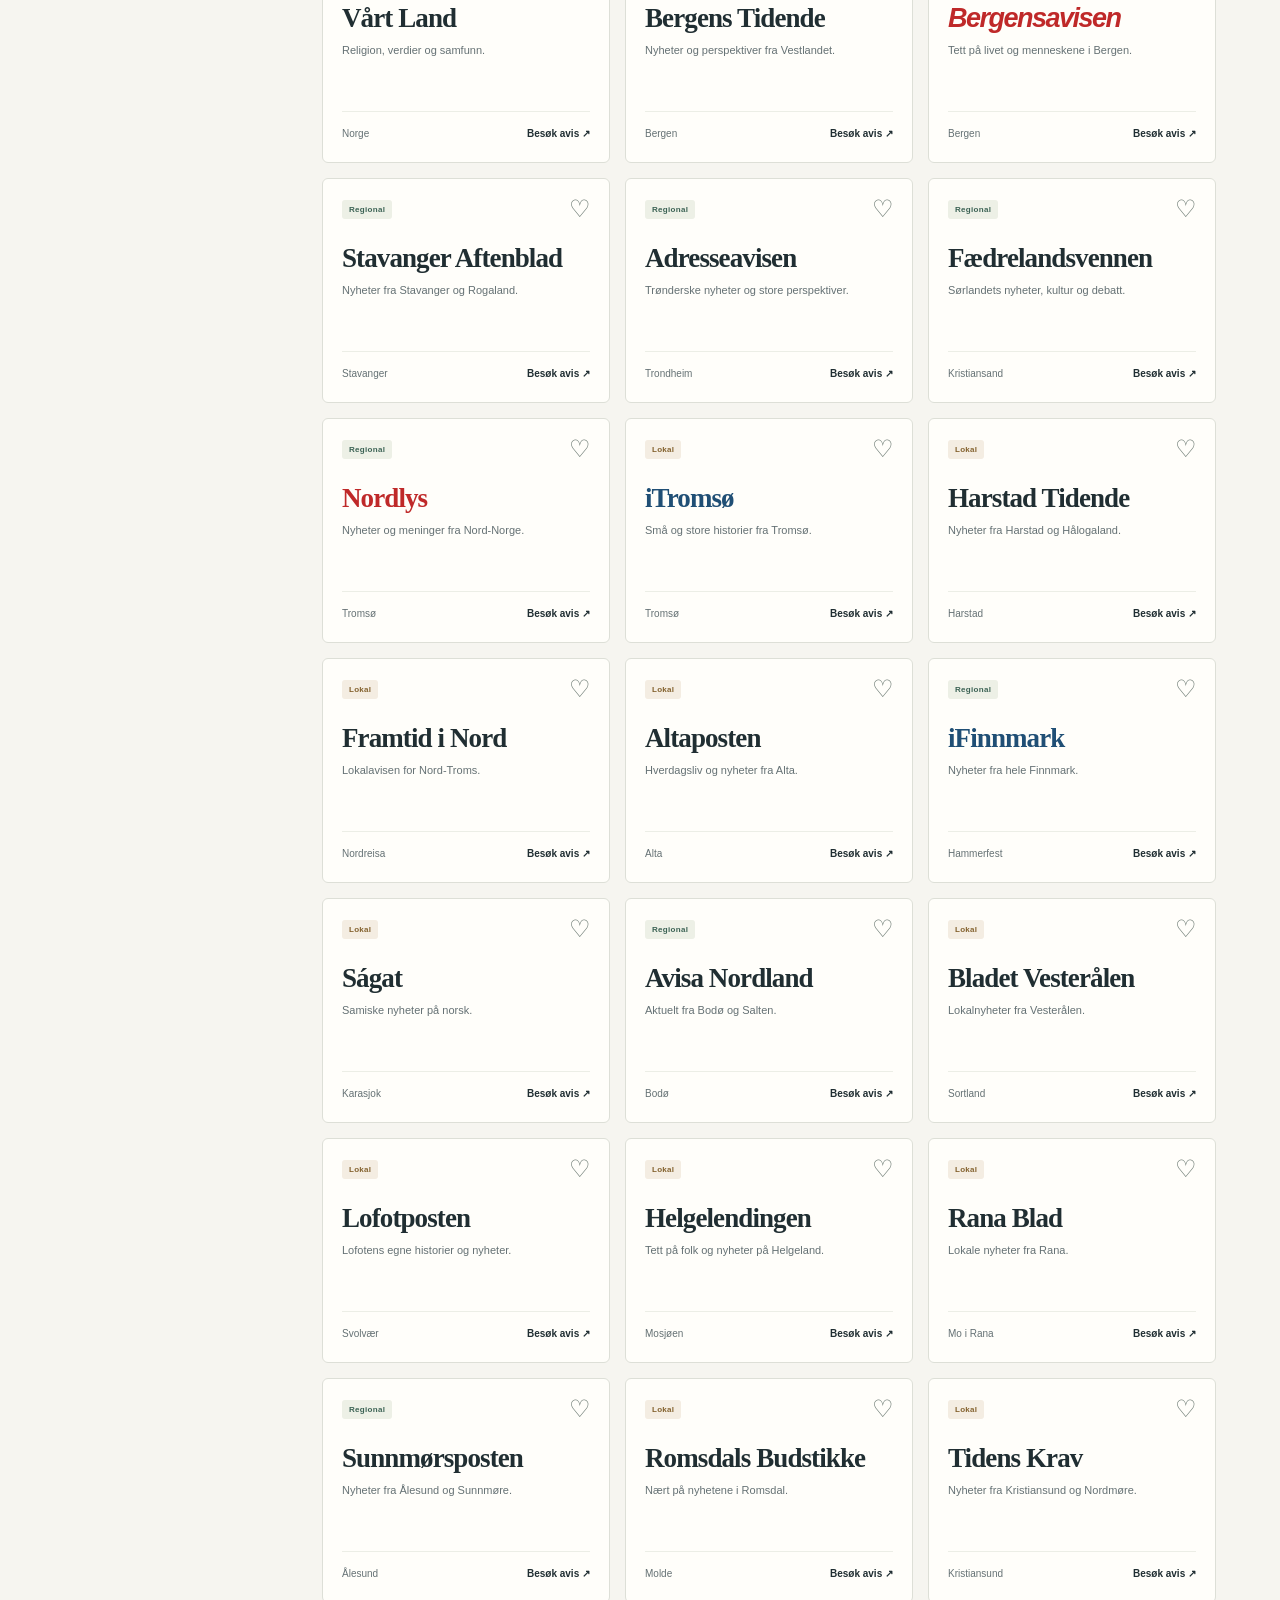
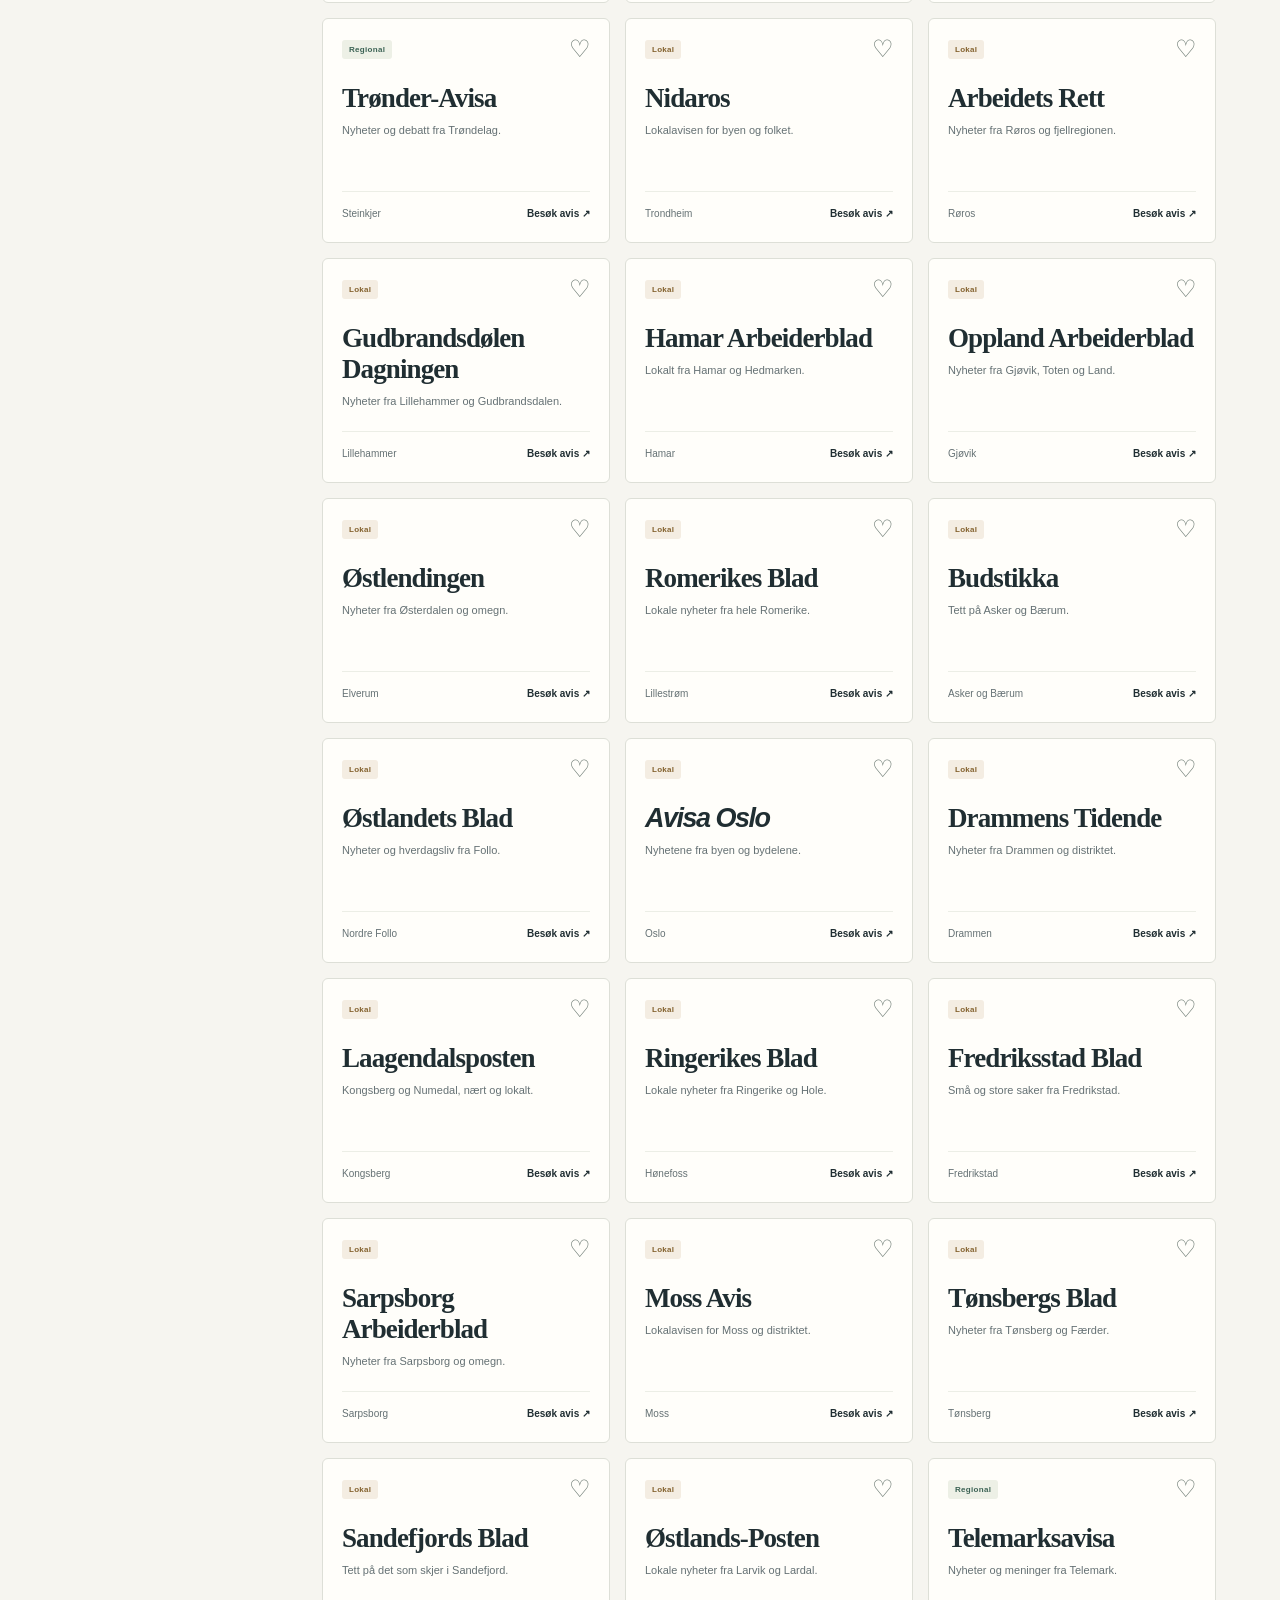
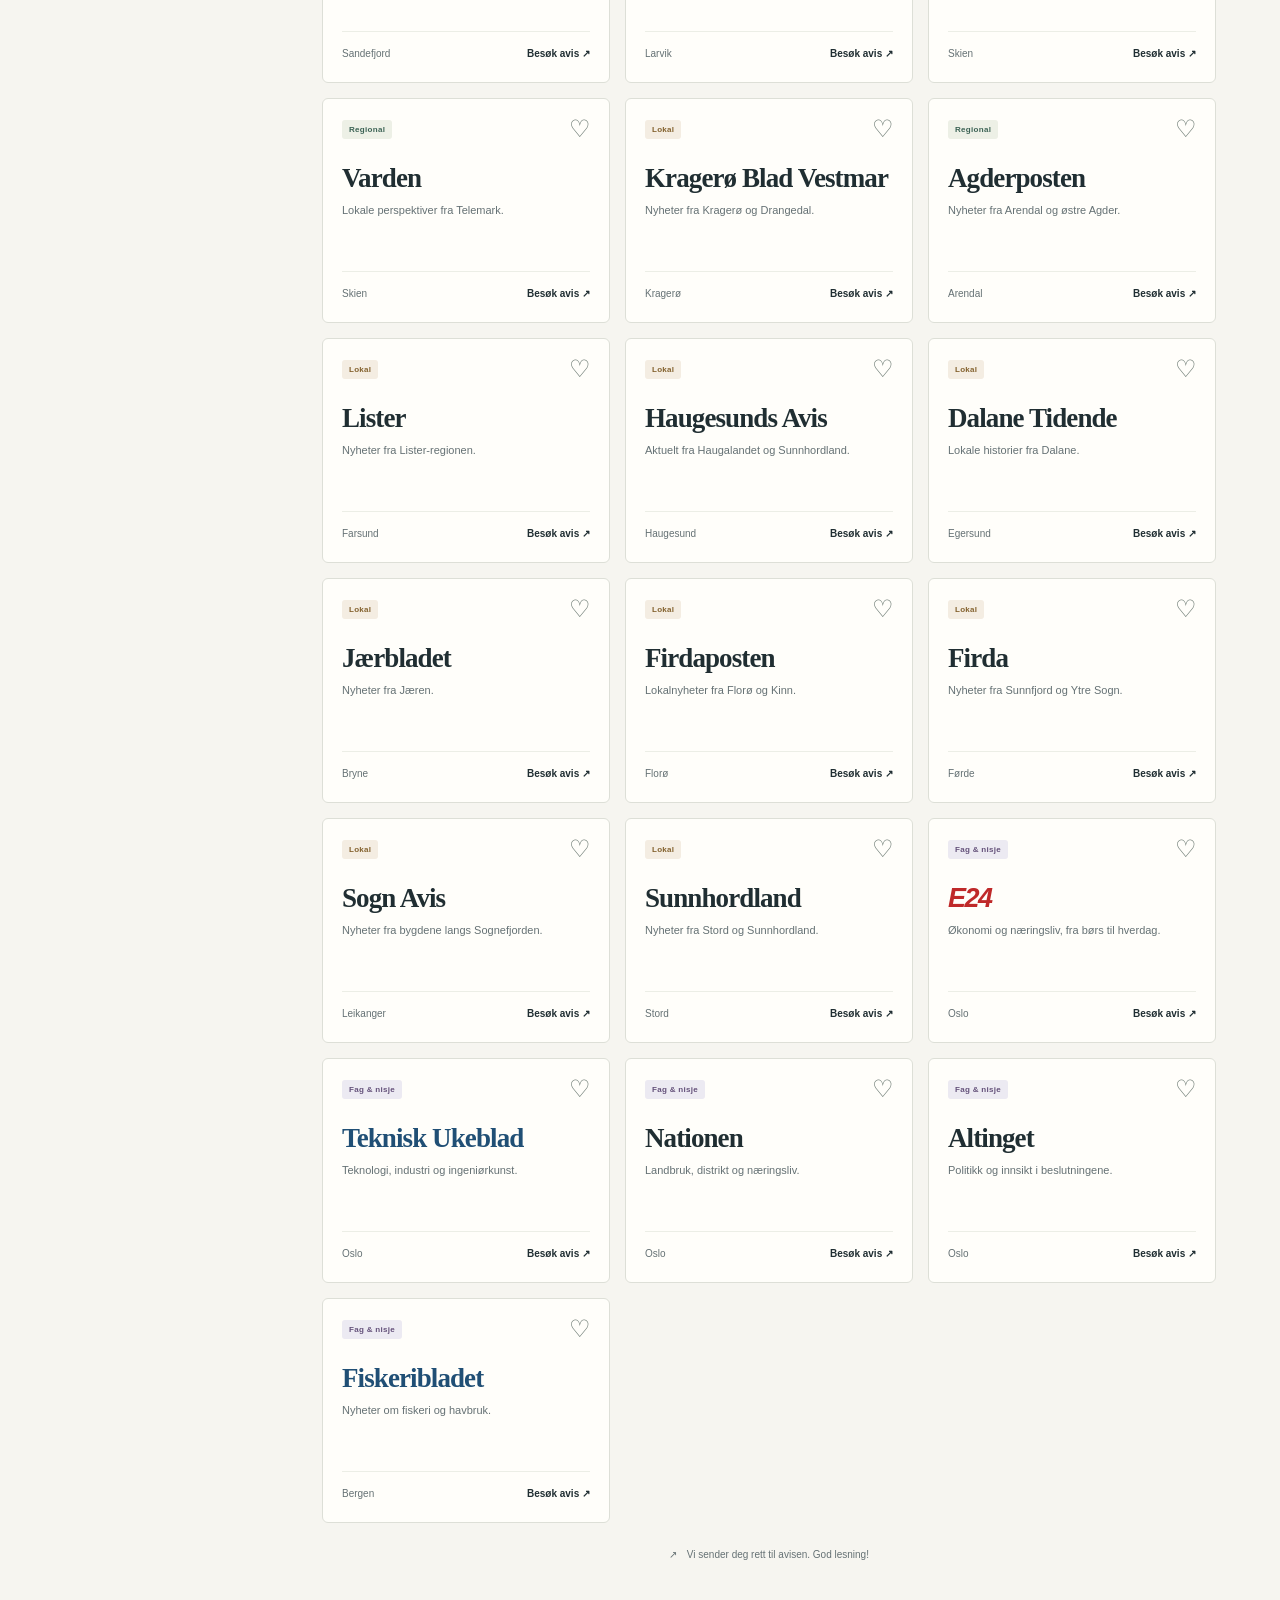
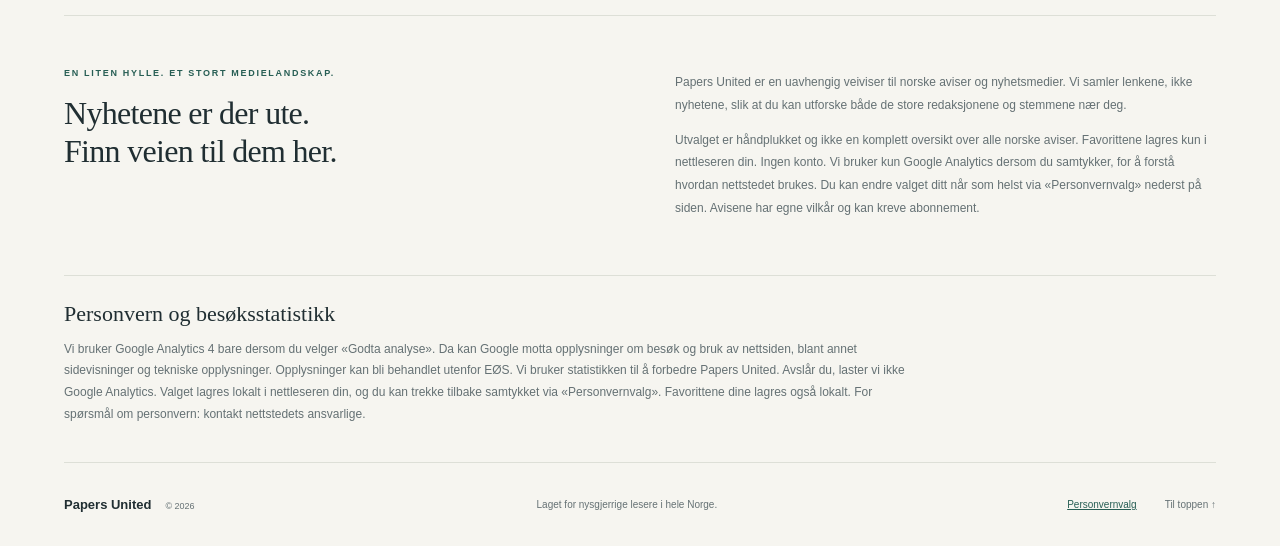
==== commit 2d7bae12: "Add daily calendar puzzle game Co-authored-by: copilot-swe-agent[bot] <198982749+Copilot@users.norep" ====
--- a/index.html
+++ b/index.html
@@ -20,6 +20,7 @@
       </a>
       <nav aria-label="Hovedmeny">
         <a class="nav-active" href="#aviser">Utforsk aviser</a>
+        <a href="puzzle-a-day/">Dagens puslespill</a>
         <a href="#om">Om prosjektet <span aria-hidden="true">↗</span></a>
       </nav>
       <span class="header-note"><span class="status-dot"></span> Uavhengig. Nysgjerrig. Norsk.</span>
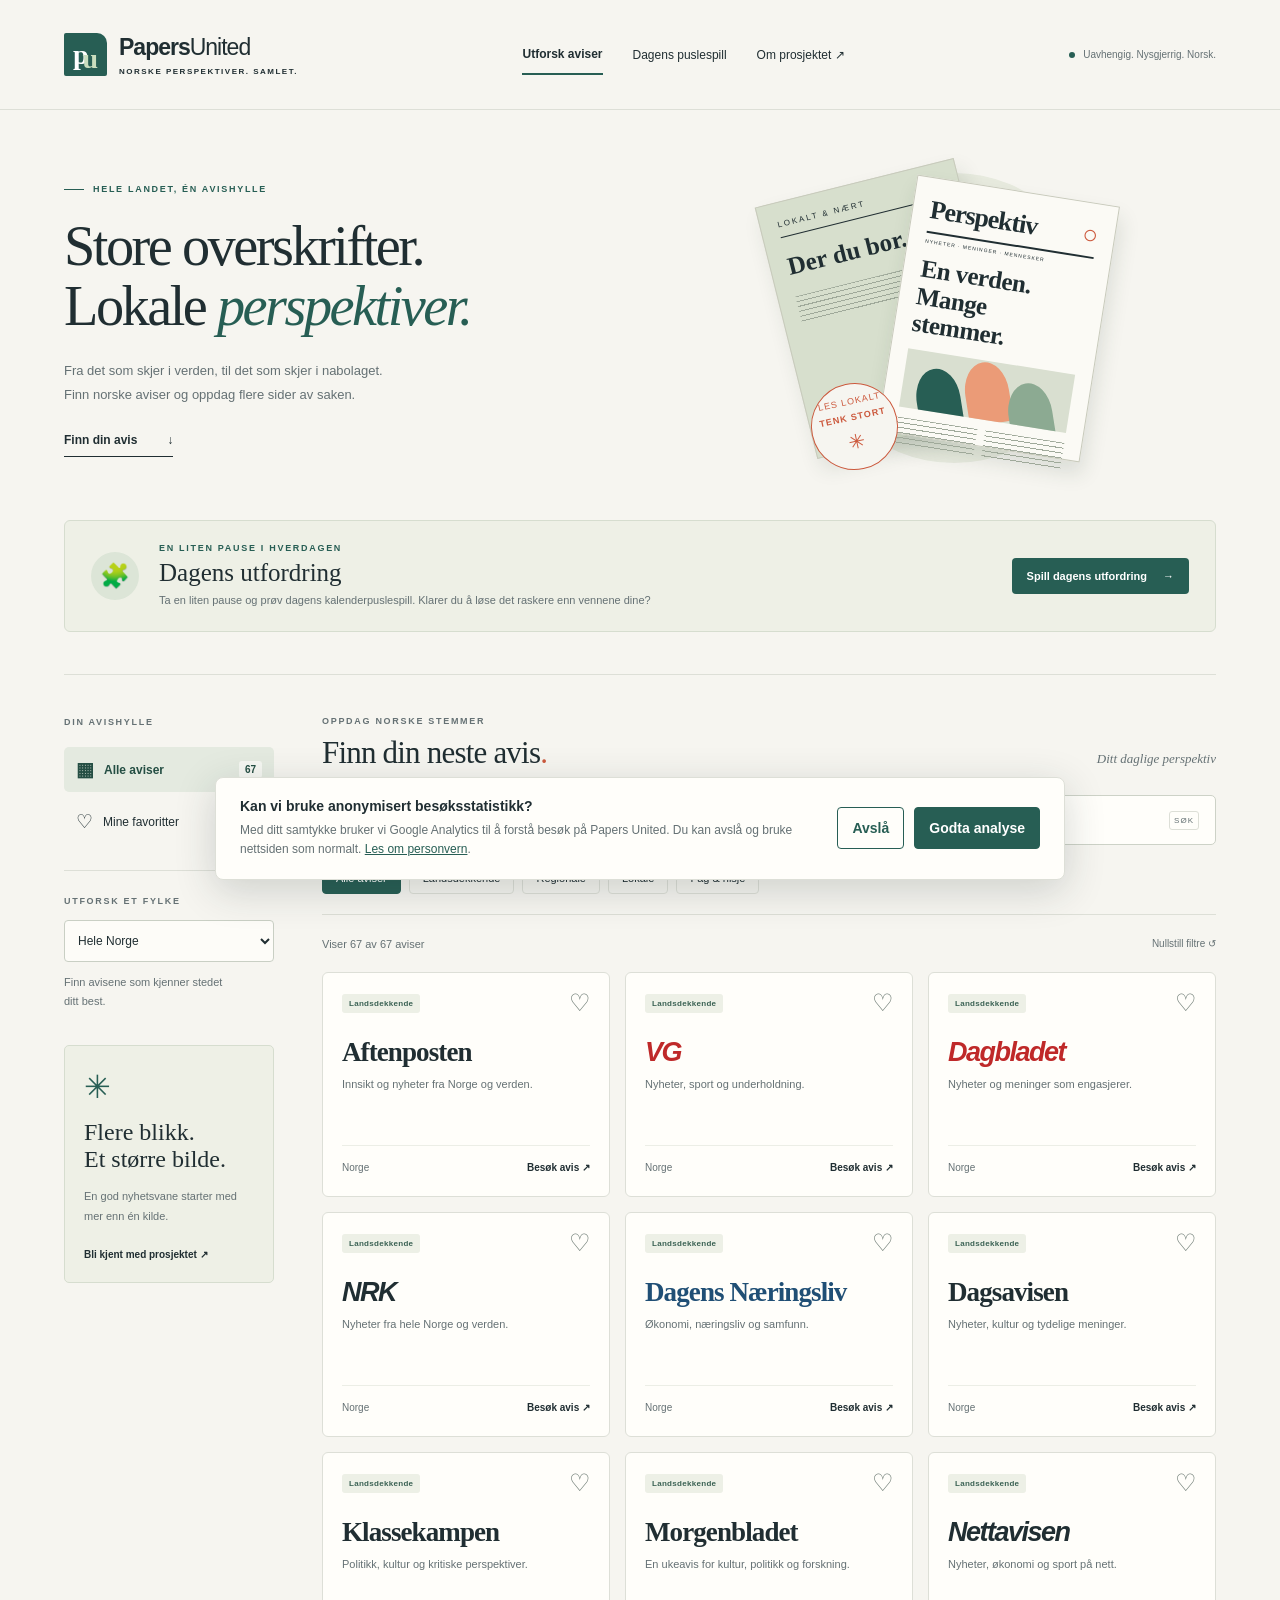
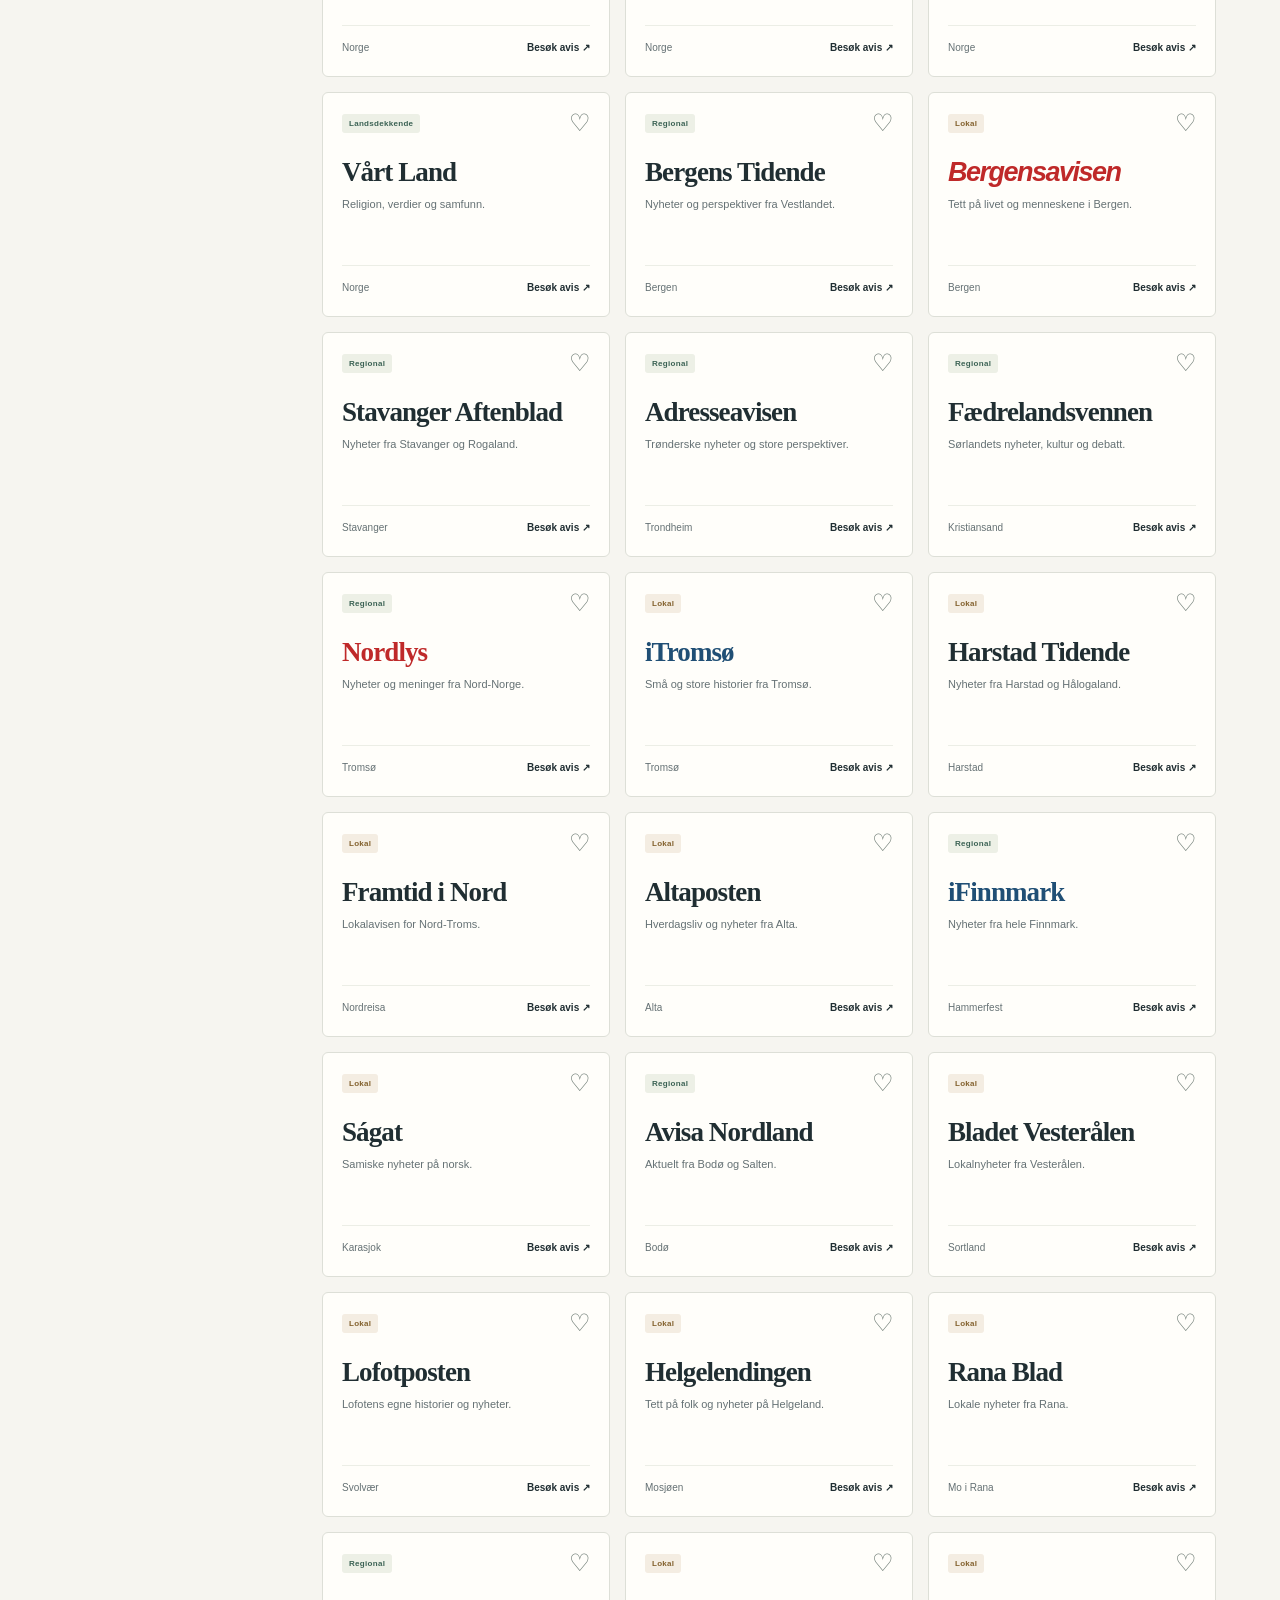
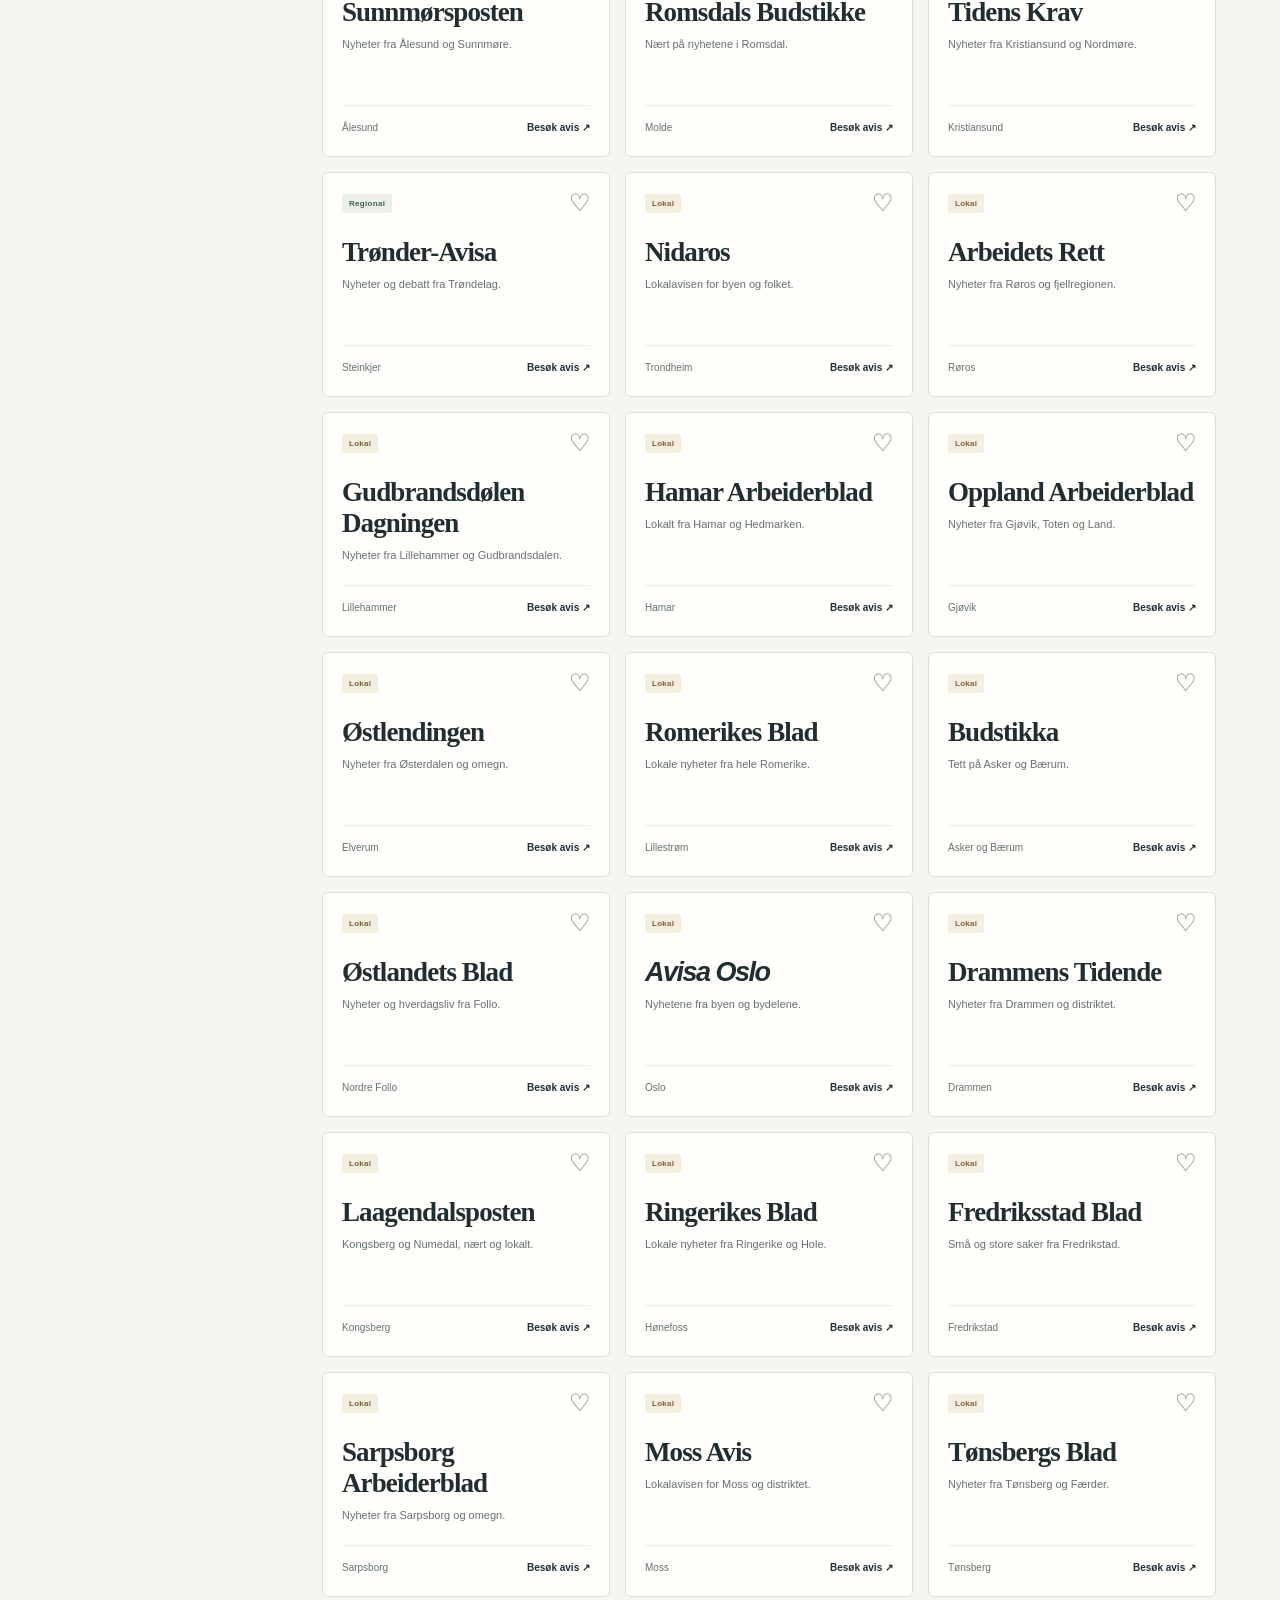
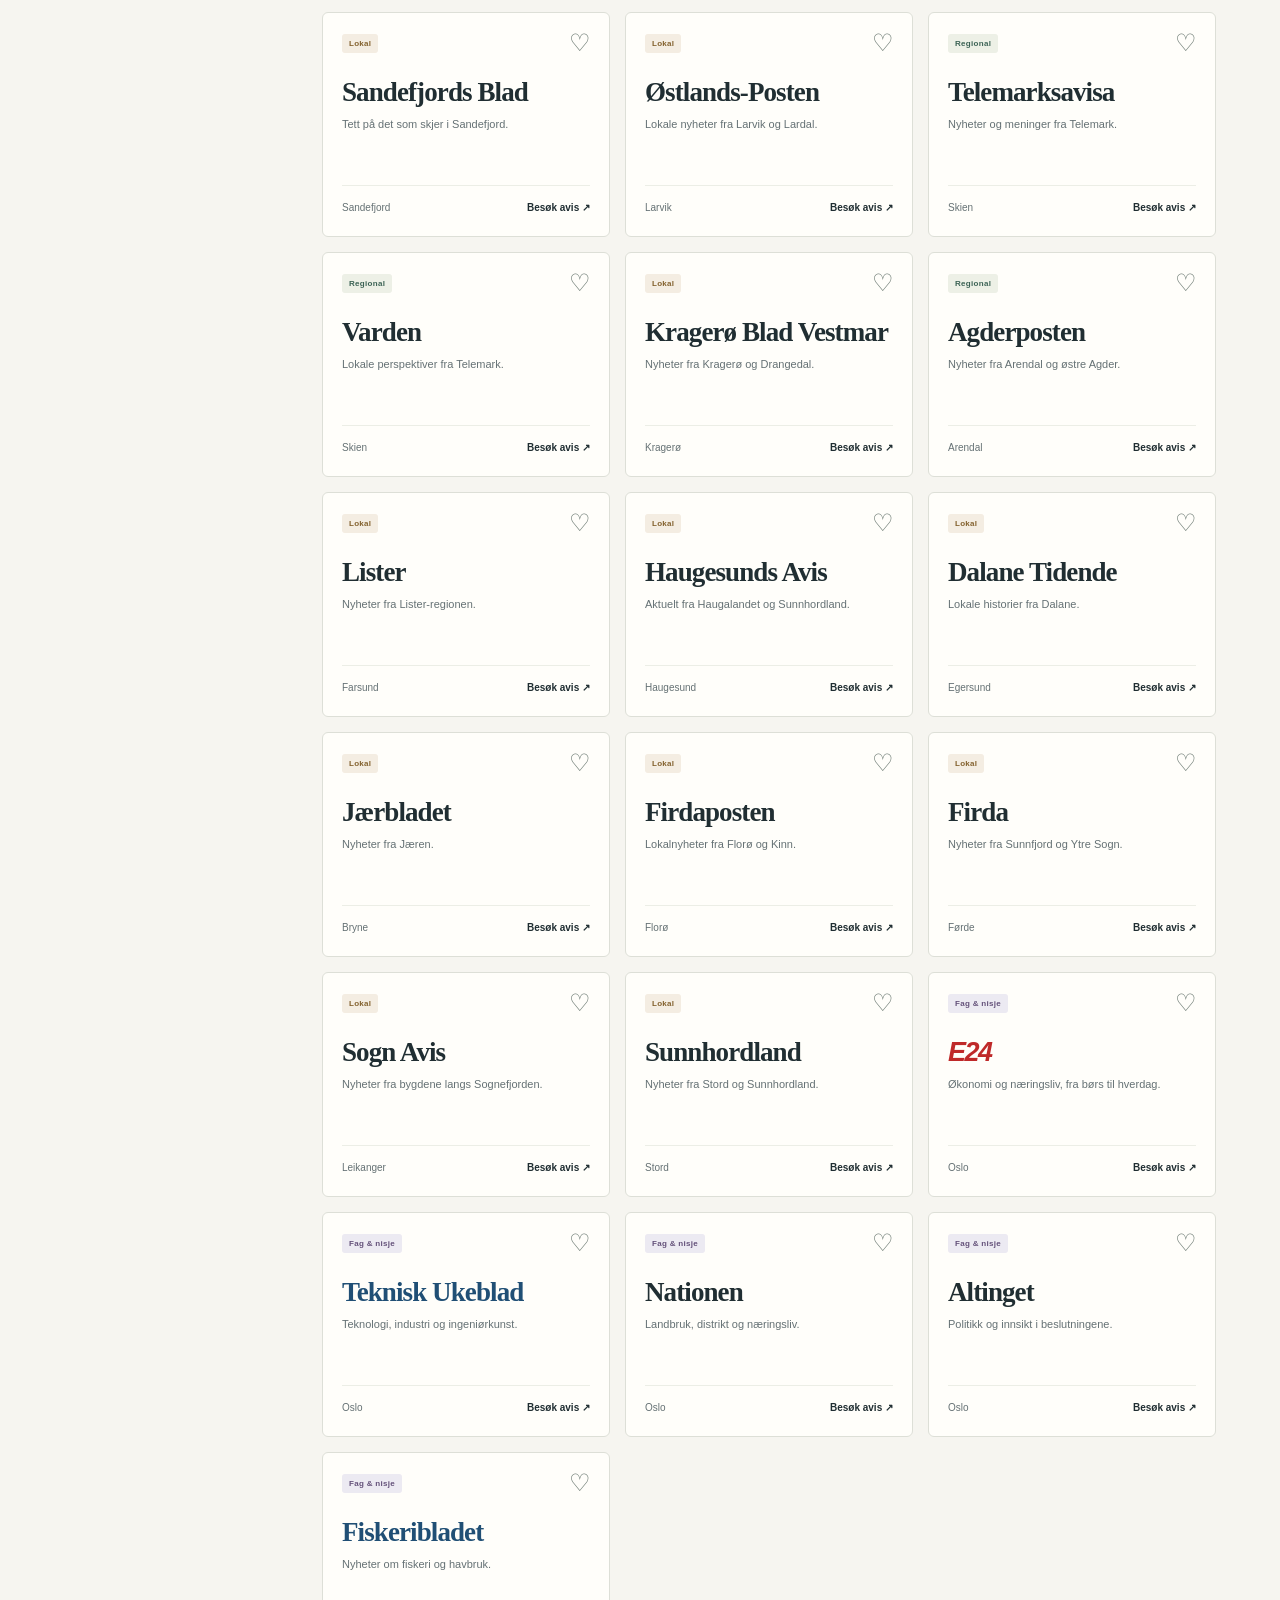
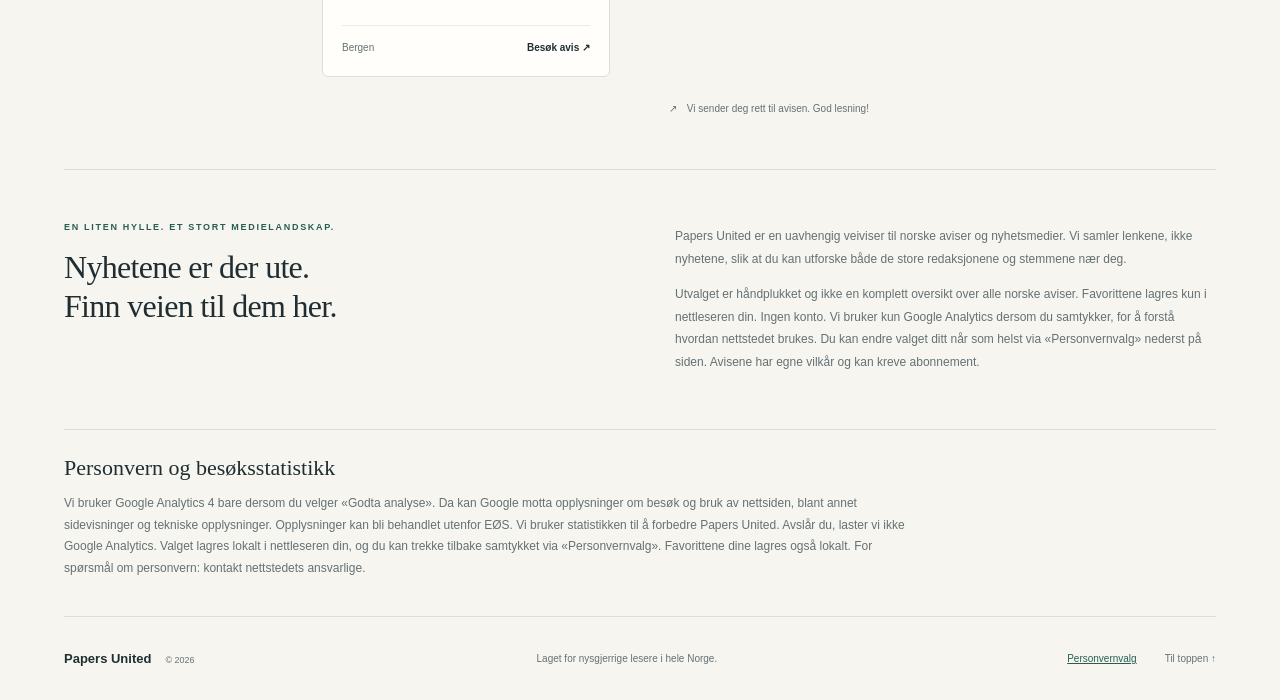
==== commit 906a9603: "Complete Dagens utfordring calendar puzzle Co-authored-by: copilot-swe-agent[bot] <198982749+Copilot" ====
--- a/index.html
+++ b/index.html
@@ -48,6 +48,12 @@
         </div>
       </section>
 
+      <section class="challenge-promo" aria-labelledby="challenge-heading">
+        <div class="challenge-icon" aria-hidden="true">🧩</div>
+        <div><p class="eyebrow">EN LITEN PAUSE I HVERDAGEN</p><h2 id="challenge-heading">Dagens utfordring</h2><p>Ta en liten pause og prøv dagens kalenderpuslespill. Klarer du å løse det raskere enn vennene dine?</p></div>
+        <a href="puzzle-a-day/">Spill dagens utfordring <span aria-hidden="true">→</span></a>
+      </section>
+
       <div class="directory" id="aviser">
         <aside class="sidebar" aria-label="Filtrer aviser">
           <p class="eyebrow sidebar-heading">DIN AVISHYLLE</p>
--- a/style.css
+++ b/style.css
@@ -43,6 +43,13 @@
 .hero-description { color: var(--muted); line-height: 1.85; font-size: 13px; }
 .hero-link { display: inline-flex; align-items: center; gap: 30px; margin-top: 13px; font-size: 12px; font-weight: 700; border-bottom: 1px solid var(--ink); padding-bottom: 9px; }
 .hero-link:hover { color: var(--teal); }
+.challenge-promo { display: grid; grid-template-columns: auto 1fr auto; align-items: center; gap: 20px; margin: 0 0 42px; padding: 22px 26px; border: 1px solid #d6ddcf; border-radius: 6px; background: #eef0e6; }
+.challenge-icon { width: 48px; height: 48px; display: grid; place-items: center; border-radius: 50%; background: #dce5d7; font-size: 24px; }
+.challenge-promo .eyebrow { color: var(--teal); margin: 0 0 6px; }
+.challenge-promo h2 { font: 500 25px Georgia, serif; margin: 0 0 4px; }
+.challenge-promo p:not(.eyebrow) { color: var(--muted); font-size: 11px; line-height: 1.65; margin: 0; }
+.challenge-promo > a { display: inline-flex; gap: 16px; align-items: center; padding: 12px 15px; border-radius: 4px; background: var(--teal); color: white; font-size: 11px; font-weight: 700; white-space: nowrap; }
+.challenge-promo > a:hover { background: #1d4b42; }
 .hero-art { position: relative; height: 310px; width: 390px; justify-self: center; }
 .art-orbit { position: absolute; width: 290px; height: 290px; border-radius: 50%; background: #e7eade; top: 12px; left: 50px; }
 .paper { position: absolute; width: 205px; height: 259px; background: #fbfaf5; border: 1px solid #c8cabc; padding: 17px; box-shadow: 4px 12px 20px #263c3020; }
@@ -156,6 +163,10 @@
   .hero { grid-template-columns: 1fr; min-height: auto; padding: 40px 0 32px; }
   h1 { font-size: 44px; letter-spacing: -1.7px; }
   .hero-art { display: none; }
+  .challenge-promo { grid-template-columns: auto 1fr; gap: 13px; margin: 0 0 26px; padding: 16px; }
+  .challenge-icon { width: 40px; height: 40px; font-size: 20px; }
+  .challenge-promo h2 { font-size: 21px; }
+  .challenge-promo > a { grid-column: 1 / -1; justify-content: center; }
   .hero-description { font-size: 12px; }
   .desktop-break { display: none; }
   .directory { grid-template-columns: 1fr; gap: 26px; padding-top: 24px; }
